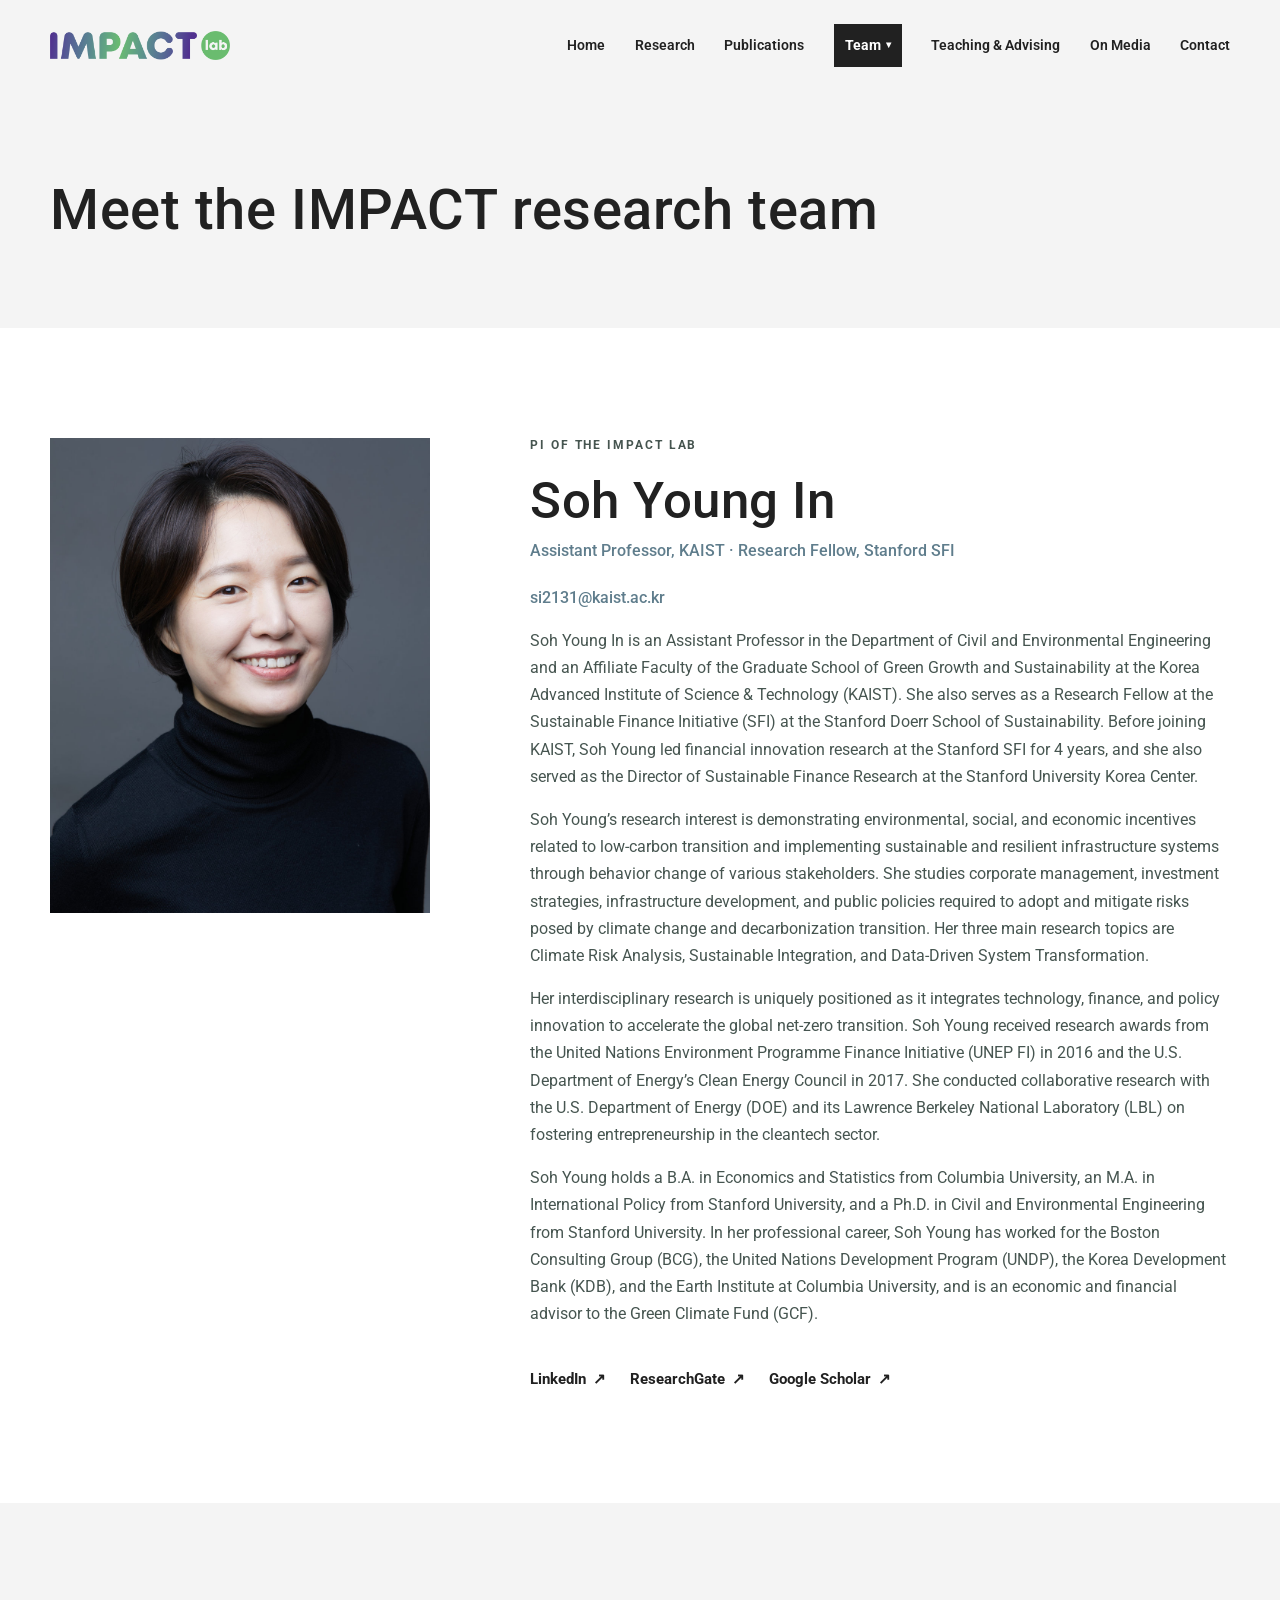
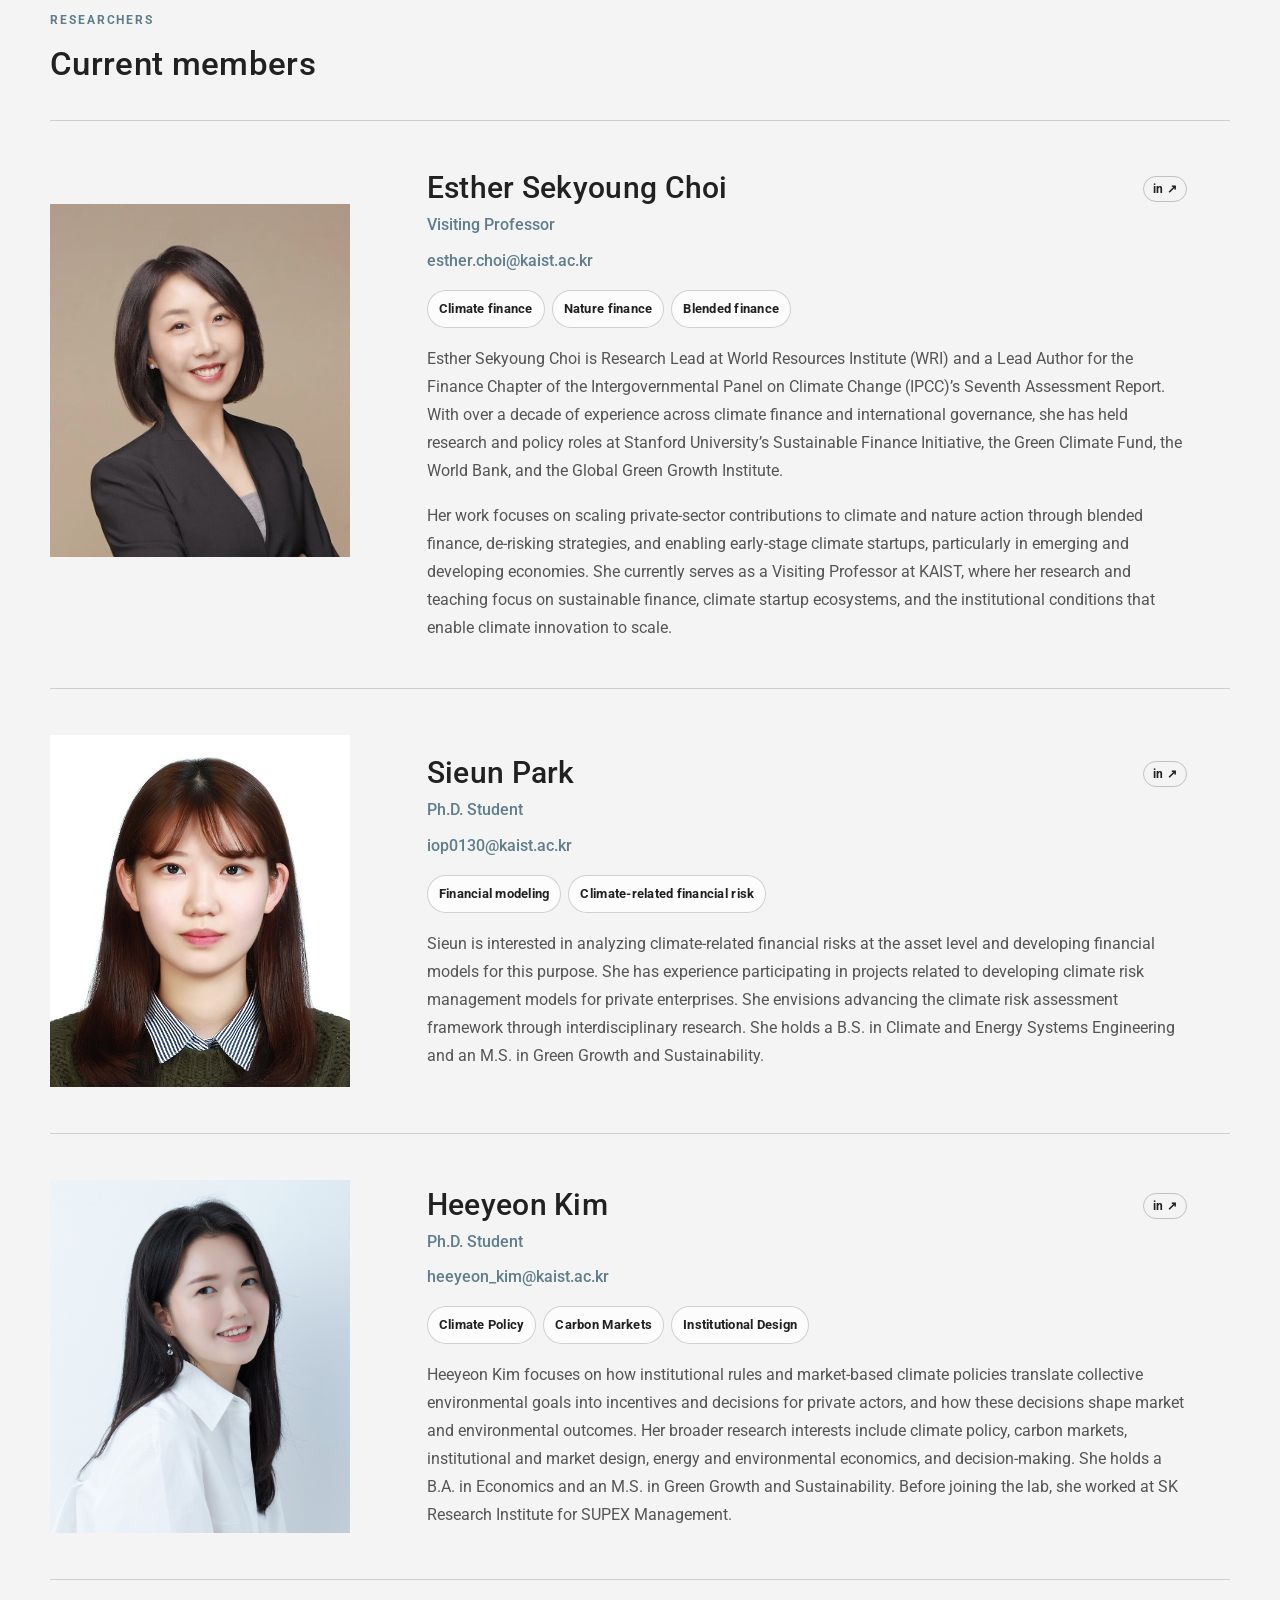
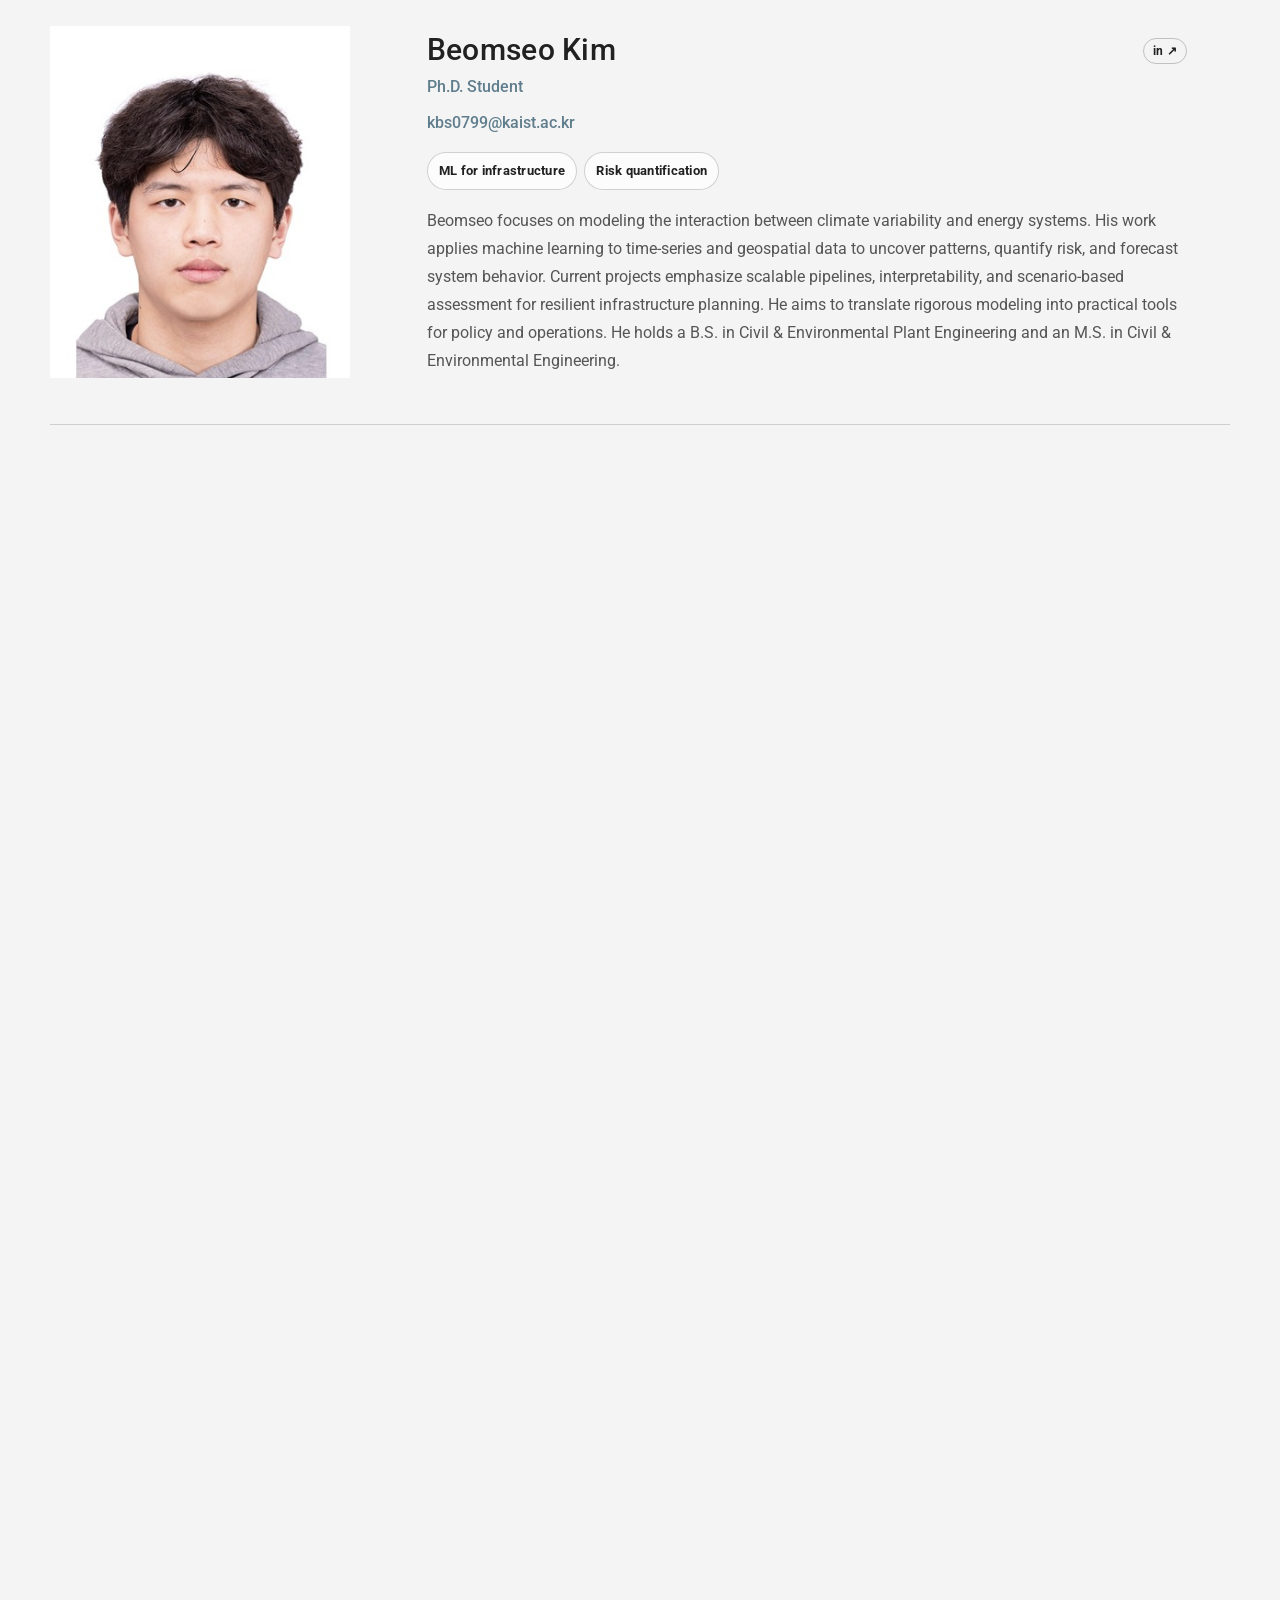
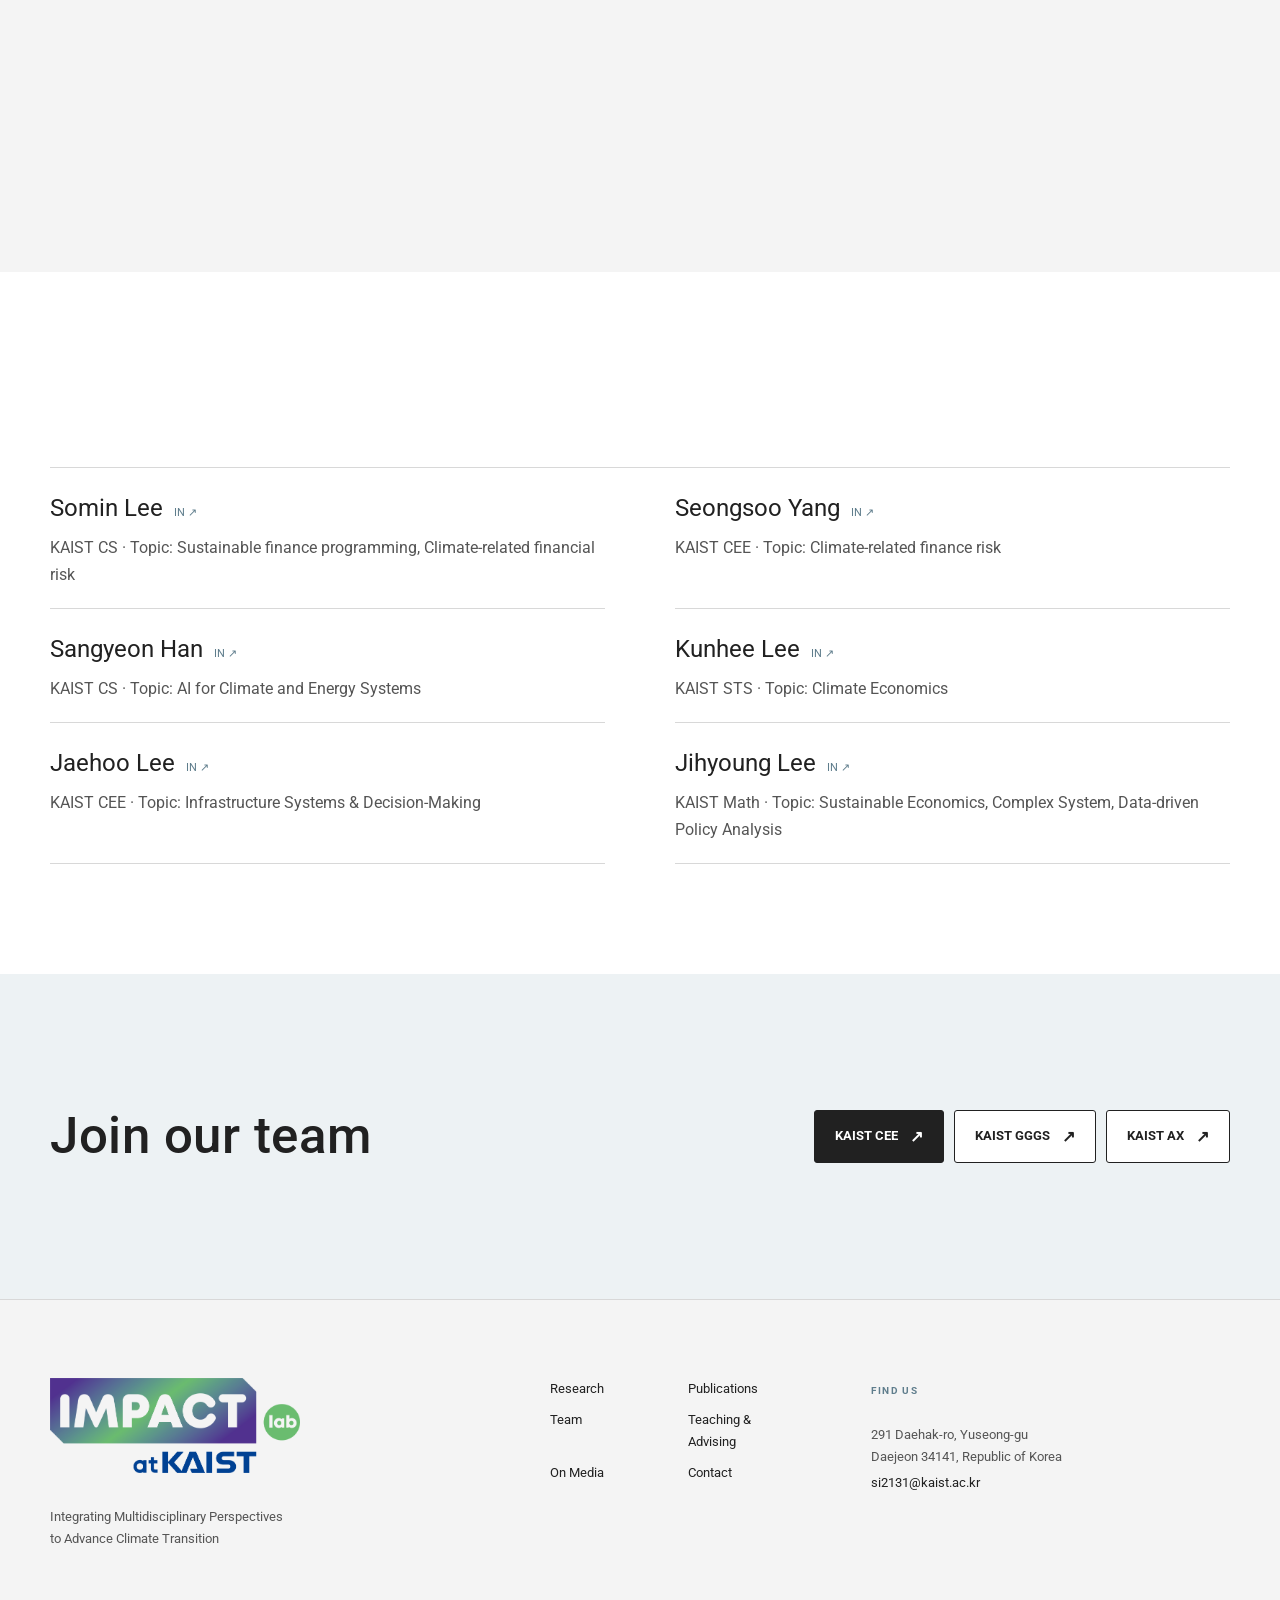
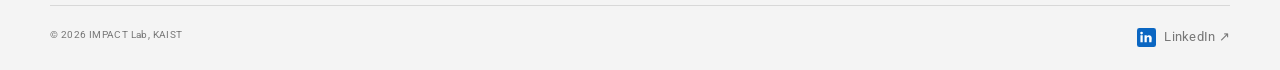
==== people.html @ 285bedaa "Add IMPACT Lab website" ====
<!doctype html>
<html lang="en">
<head>
  <meta charset="utf-8">
  <meta name="viewport" content="width=1180">
  <meta name="description" content="Meet the researchers of IMPACT Lab at KAIST.">
  <meta name="theme-color" content="#f4f4f4">
  <meta name="color-scheme" content="light">
  <meta name="supported-color-schemes" content="light">
  <title>Team | IMPACT Lab</title>
  <link rel="icon" href="assets/favicon-impact.svg" type="image/svg+xml">
  <link rel="stylesheet" href="assets/css/style.css?v=20260906-team-linkedin-text-v1">
  <script src="assets/js/site.js?v=20260906-alumni-photos-v1" defer></script>
</head>
<body>
  <div data-site-header></div>
  <main id="main-content">
    <section class="page-hero page-hero-simple team-hero">
      <div class="container">
        <div>
          <h1>Meet the IMPACT research team</h1>
        </div>
      </div>
    </section>

    <div class="team-panel" id="members-panel" data-team-panel="members">
    <section class="section">
      <div class="container pi-block team-profile">
        <div class="pi-photo" data-reveal>
          <img src="assets/images/soh-young-in.jpg" alt="Professor Soh Young In">
        </div>
        <div class="pi-copy" data-reveal>
          <p class="eyebrow">PI of the IMPACT Lab</p>
          <h2>Soh Young In</h2>
          <span class="pi-title">Assistant Professor, KAIST · Research Fellow, Stanford SFI</span>
          <a class="person-email" href="mailto:si2131@kaist.ac.kr">si2131@kaist.ac.kr</a>
          <p>Soh Young In is an Assistant Professor in the Department of Civil and Environmental Engineering and an Affiliate Faculty of the Graduate School of Green Growth and Sustainability at the Korea Advanced Institute of Science &amp; Technology (KAIST). She also serves as a Research Fellow at the Sustainable Finance Initiative (SFI) at the Stanford Doerr School of Sustainability. Before joining KAIST, Soh Young led financial innovation research at the Stanford SFI for 4 years, and she also served as the Director of Sustainable Finance Research at the Stanford University Korea Center.</p>
          <p>Soh Young’s research interest is demonstrating environmental, social, and economic incentives related to low-carbon transition and implementing sustainable and resilient infrastructure systems through behavior change of various stakeholders. She studies corporate management, investment strategies, infrastructure development, and public policies required to adopt and mitigate risks posed by climate change and decarbonization transition. Her three main research topics are Climate Risk Analysis, Sustainable Integration, and Data-Driven System Transformation.</p>
          <p>Her interdisciplinary research is uniquely positioned as it integrates technology, finance, and policy innovation to accelerate the global net-zero transition. Soh Young received research awards from the United Nations Environment Programme Finance Initiative (UNEP FI) in 2016 and the U.S. Department of Energy’s Clean Energy Council in 2017. She conducted collaborative research with the U.S. Department of Energy (DOE) and its Lawrence Berkeley National Laboratory (LBL) on fostering entrepreneurship in the cleantech sector.</p>
          <p>Soh Young holds a B.A. in Economics and Statistics from Columbia University, an M.A. in International Policy from Stanford University, and a Ph.D. in Civil and Environmental Engineering from Stanford University. In her professional career, Soh Young has worked for the Boston Consulting Group (BCG), the United Nations Development Program (UNDP), the Korea Development Bank (KDB), and the Earth Institute at Columbia University, and is an economic and financial advisor to the Green Climate Fund (GCF).</p>
          <div class="profile-links">
            <a class="profile-link" href="https://www.linkedin.com/in/soh-young-in-41906098/" target="_blank" rel="noreferrer">LinkedIn <span>↗</span></a>
            <a class="profile-link" href="https://www.researchgate.net/profile/Soh-Young-In" target="_blank" rel="noreferrer">ResearchGate <span>↗</span></a>
            <a class="profile-link" href="https://scholar.google.com/citations?user=ocfYFqIAAAAJ&amp;hl=en" target="_blank" rel="noreferrer">Google Scholar <span>↗</span></a>
          </div>
        </div>
      </div>
    </section>

    <section class="section section-sand">
      <div class="container">
        <div class="people-heading" data-reveal>
          <p class="eyebrow">Researchers</p>
          <h2>Current members</h2>
        </div>
        <div class="people-grid">
          <article class="person-card esther-card" data-reveal>
            <div class="person-image"><img src="assets/images/esther-choi.jpg" alt="Esther Sekyoung Choi" loading="lazy"></div>
            <div class="person-info">
              <div class="person-name-line"><h3>Esther Sekyoung Choi</h3><a class="linkedin-badge" href="https://www.linkedin.com/in/estherskchoi/" target="_blank" rel="noreferrer" aria-label="Esther Sekyoung Choi on LinkedIn">in ↗</a></div><span class="person-role">Visiting Professor</span>
              <a class="person-email" href="mailto:esther.choi@kaist.ac.kr">esther.choi@kaist.ac.kr</a>
              <div class="tag-row"><span class="pill">Climate finance</span><span class="pill">Nature finance</span><span class="pill">Blended finance</span></div>
              <p>Esther Sekyoung Choi is Research Lead at World Resources Institute (WRI) and a Lead Author for the Finance Chapter of the Intergovernmental Panel on Climate Change (IPCC)’s Seventh Assessment Report. With over a decade of experience across climate finance and international governance, she has held research and policy roles at Stanford University’s Sustainable Finance Initiative, the Green Climate Fund, the World Bank, and the Global Green Growth Institute.</p>
              <p>Her work focuses on scaling private-sector contributions to climate and nature action through blended finance, de-risking strategies, and enabling early-stage climate startups, particularly in emerging and developing economies. She currently serves as a Visiting Professor at KAIST, where her research and teaching focus on sustainable finance, climate startup ecosystems, and the institutional conditions that enable climate innovation to scale.</p>
            </div>
          </article>
          <article class="person-card" data-reveal>
            <div class="person-image"><img src="assets/images/sieun-park-clean.jpg" alt="Sieun Park" loading="lazy"></div>
            <div class="person-info">
              <div class="person-name-line"><h3>Sieun Park</h3><a class="linkedin-badge" href="https://www.linkedin.com/in/sieun-park-a17245235" target="_blank" rel="noreferrer" aria-label="Sieun Park on LinkedIn">in ↗</a></div><span class="person-role">Ph.D. Student</span>
              <a class="person-email" href="mailto:iop0130@kaist.ac.kr">iop0130@kaist.ac.kr</a>
              <div class="tag-row"><span class="pill">Financial modeling</span><span class="pill">Climate-related financial risk</span></div>
              <p>Sieun is interested in analyzing climate-related financial risks at the asset level and developing financial models for this purpose. She has experience participating in projects related to developing climate risk management models for private enterprises. She envisions advancing the climate risk assessment framework through interdisciplinary research. She holds a B.S. in Climate and Energy Systems Engineering and an M.S. in Green Growth and Sustainability.</p>
            </div>
          </article>
          <article class="person-card" data-reveal>
            <div class="person-image"><img src="assets/images/heeyeon-kim.jpg" alt="Heeyeon Kim" loading="lazy"></div>
            <div class="person-info">
              <div class="person-name-line"><h3>Heeyeon Kim</h3><a class="linkedin-badge" href="https://www.linkedin.com/in/heeyeon-kim-gwtflow" target="_blank" rel="noreferrer" aria-label="Heeyeon Kim on LinkedIn">in ↗</a></div><span class="person-role">Ph.D. Student</span>
              <a class="person-email" href="mailto:heeyeon_kim@kaist.ac.kr">heeyeon_kim@kaist.ac.kr</a>
              <div class="tag-row"><span class="pill">Climate Policy</span><span class="pill">Carbon Markets</span><span class="pill">Institutional Design</span></div>
              <p>Heeyeon Kim focuses on how institutional rules and market-based climate policies translate collective environmental goals into incentives and decisions for private actors, and how these decisions shape market and environmental outcomes. Her broader research interests include climate policy, carbon markets, institutional and market design, energy and environmental economics, and decision-making. She holds a B.A. in Economics and an M.S. in Green Growth and Sustainability. Before joining the lab, she worked at SK Research Institute for SUPEX Management.</p>
            </div>
          </article>
          <article class="person-card" data-reveal>
            <div class="person-image"><img src="assets/images/beomseo-kim.jpg?v=restored-20260906" alt="Beomseo Kim" loading="lazy"></div>
            <div class="person-info">
              <div class="person-name-line"><h3>Beomseo Kim</h3><a class="linkedin-badge" href="https://www.linkedin.com/in/zeuskim/" target="_blank" rel="noreferrer" aria-label="Beomseo Kim on LinkedIn">in ↗</a></div><span class="person-role">Ph.D. Student</span>
              <a class="person-email" href="mailto:kbs0799@kaist.ac.kr">kbs0799@kaist.ac.kr</a>
              <div class="tag-row"><span class="pill">ML for infrastructure</span><span class="pill">Risk quantification</span></div>
              <p>Beomseo focuses on modeling the interaction between climate variability and energy systems. His work applies machine learning to time-series and geospatial data to uncover patterns, quantify risk, and forecast system behavior. Current projects emphasize scalable pipelines, interpretability, and scenario-based assessment for resilient infrastructure planning. He aims to translate rigorous modeling into practical tools for policy and operations. He holds a B.S. in Civil &amp; Environmental Plant Engineering and an M.S. in Civil &amp; Environmental Engineering.</p>
            </div>
          </article>
          <article class="person-card" data-reveal>
            <div class="person-image"><img src="assets/images/nahyung-kang-20240906.jpg" alt="Nahyung Kang" loading="lazy"></div>
            <div class="person-info">
              <div class="person-name-line"><h3>Nahyung Kang</h3><a class="linkedin-badge" href="https://www.linkedin.com/in/nahyung-kang1004" target="_blank" rel="noreferrer" aria-label="Nahyung Kang on LinkedIn">in ↗</a></div><span class="person-role">Ph.D. Student</span>
              <a class="person-email" href="mailto:kangnhmk6432@kaist.ac.kr">kangnhmk6432@kaist.ac.kr</a>
              <div class="tag-row"><span class="pill">Sustainable Infrastructure Planning</span><span class="pill">Infrastructure Systems &amp; Decision-Making</span></div>
              <p>Nahyung is interested in planning and decision-making for sustainable infrastructure systems. Her research explores how infrastructure development and operational decisions can account for system constraints, resource availability, reliability, climate risks, and future uncertainty. She is particularly interested in urban and energy infrastructure systems, their interdependencies, and how they can be planned and financed under changing climate conditions. She holds a B.S. in Chemistry and an M.S. in Green Growth and Sustainability with a minor in Data Science.</p>
            </div>
          </article>
          <article class="person-card" data-reveal>
            <div class="person-image"><img src="assets/images/hayoon-song.png" alt="Hayoon Song" loading="lazy"></div>
            <div class="person-info">
              <div class="person-name-line"><h3>Hayoon Song</h3><a class="linkedin-badge" href="https://www.linkedin.com/in/hayoon-song-84602b300/" target="_blank" rel="noreferrer" aria-label="Hayoon Song on LinkedIn">in ↗</a></div><span class="person-role">Ph.D. Student</span>
              <a class="person-email" href="mailto:hayoonsong00@kaist.ac.kr">hayoonsong00@kaist.ac.kr</a>
              <div class="tag-row"><span class="pill">Climate risk &amp; opportunity assessment</span><span class="pill">Sustainable finance</span></div>
              <p>Hayoon is interested in assessing climate risks and opportunities, as well as sustainable finance. Prior to joining the lab, she gained extensive experience in net-zero consulting projects at the Green Value Creation Center, focusing on enhancing corporate sustainability. She holds a B.S. in Climate and Energy Systems Engineering and Economics and an M.S. in Green Growth and Sustainability.</p>
            </div>
          </article>
          <article class="person-card" data-reveal>
            <div class="person-image"><img src="assets/images/minjung-park.jpg" alt="Minjung Park" loading="lazy"></div>
            <div class="person-info">
              <div class="person-name-line"><h3>Minjung Park</h3><a class="linkedin-badge" href="https://www.linkedin.com/in/minjungpark02/" target="_blank" rel="noreferrer" aria-label="Minjung Park on LinkedIn">in ↗</a></div><span class="person-role">M.S. Student</span>
              <a class="person-email" href="mailto:mj1203@kaist.ac.kr">mj1203@kaist.ac.kr</a>
              <div class="tag-row"><span class="pill">Climate Technology &amp; Industrial Transition</span></div>
              <p>Minjung is interested in climate technology, industrial transition, and the economic impacts of climate change. Her research focuses on climate technology diffusion through interactions among governments, firms, startups, and institutions, with a growing interest in the impacts of climate-related risks on firms and industries. She holds a B.A. in Sustainable Development and Cooperation (SDC) and Economics.</p>
            </div>
          </article>
        </div>
      </div>
    </section>

    <section class="section people-simple-section">
      <div class="container">
        <div class="section-heading" data-reveal>
          <div><h2>Undergraduate researchers</h2></div>
        </div>
        <div class="people-list" data-reveal>
          <div class="list-person"><strong><a href="https://www.linkedin.com/in/somin-lee-a5081034a" target="_blank" rel="noreferrer">Somin Lee <i class="linkedin-mini">in ↗</i></a></strong><span>KAIST CS · Topic: Sustainable finance programming, Climate-related financial risk</span></div>
          <div class="list-person"><strong><a href="https://www.linkedin.com/in/seongsoo-yang-048827329/" target="_blank" rel="noreferrer">Seongsoo Yang <i class="linkedin-mini">in ↗</i></a></strong><span>KAIST CEE · Topic: Climate-related finance risk</span></div>
          <div class="list-person"><strong><a href="https://www.linkedin.com/in/%EC%83%81%EC%97%B0-%ED%95%9C-aba18928a/" target="_blank" rel="noreferrer">Sangyeon Han <i class="linkedin-mini">in ↗</i></a></strong><span>KAIST CS · Topic: AI for Climate and Energy Systems</span></div>
          <div class="list-person"><strong><a href="https://www.linkedin.com/in/plutokh/" target="_blank" rel="noreferrer">Kunhee Lee <i class="linkedin-mini">in ↗</i></a></strong><span>KAIST STS · Topic: Climate Economics</span></div>
          <div class="list-person"><strong><a href="https://www.linkedin.com/in/%EC%9E%AC%ED%9B%84-%EC%9D%B4-47b084370/" target="_blank" rel="noreferrer">Jaehoo Lee <i class="linkedin-mini">in ↗</i></a></strong><span>KAIST CEE · Topic: Infrastructure Systems &amp; Decision-Making</span></div>
          <div class="list-person"><strong><a href="https://www.linkedin.com/in/joseph-jihyoung-lee-875569281/" target="_blank" rel="noreferrer">Jihyoung Lee <i class="linkedin-mini">in ↗</i></a></strong><span>KAIST Math · Topic: Sustainable Economics, Complex System, Data-driven Policy Analysis</span></div>
        </div>
      </div>
    </section>
    </div>

    <section class="section section-sand team-panel" id="alumni-panel" data-team-panel="alumni" hidden>
      <div class="container">
        <div class="people-heading" data-reveal>
          <h2>Alumni</h2>
        </div>
        <div class="alumni-grid">
          <article class="alumni-card" data-reveal>
            <div class="alumni-image"><img src="assets/images/yeongju-lee.jpg" alt="Yeongju Lee" loading="lazy"></div>
            <div class="alumni-info">
              <div class="person-name-line"><h3>Yeongju Lee</h3><a class="linkedin-badge" href="https://www.linkedin.com/in/yeongju-lee-6365b0153/" target="_blank" rel="noreferrer" aria-label="Yeongju Lee on LinkedIn">in ↗</a></div>
              <span class="alumni-degree">M.S., 2025</span>
              <span class="alumni-affiliation">Ph.D. Candidate · University of Otago</span>
            </div>
          </article>
          <article class="alumni-card" data-reveal>
            <div class="alumni-image"><img src="assets/images/heejae-kim.jpg" alt="Heejae Kim" loading="lazy"></div>
            <div class="alumni-info">
              <div class="person-name-line"><h3>Heejae Kim</h3><a class="linkedin-badge" href="https://www.linkedin.com/in/heejae-kim-2b80a730b/" target="_blank" rel="noreferrer" aria-label="Heejae Kim on LinkedIn">in ↗</a></div>
              <span class="alumni-degree">M.S., 2026</span>
              <span class="alumni-affiliation">Global Green Growth Institute (GGGI)</span>
            </div>
          </article>
          <article class="alumni-card" data-reveal>
            <div class="alumni-image"><img src="assets/images/bomin-ella-sohn-profile.png" alt="Bomin Ella Sohn" loading="lazy"></div>
            <div class="alumni-info">
              <div class="person-name-line"><h3>Bomin Ella Sohn</h3><a class="linkedin-badge" href="https://www.linkedin.com/in/bomin-ella-sohn-486457269/" target="_blank" rel="noreferrer" aria-label="Bomin Ella Sohn on LinkedIn">in ↗</a></div>
              <span class="alumni-degree">M.S., 2026</span>
              <span class="alumni-affiliation">World Food Programme (WFP)</span>
            </div>
          </article>
          <article class="alumni-card" data-reveal>
            <div class="alumni-image"><img src="assets/images/chaerim-song.jpg" alt="Chaerim Song" loading="lazy"></div>
            <div class="alumni-info">
              <div class="person-name-line"><h3>Chaerim Song</h3><a class="linkedin-badge" href="https://www.linkedin.com/in/songchaerim" target="_blank" rel="noreferrer" aria-label="Chaerim Song on LinkedIn">in ↗</a></div>
              <span class="alumni-degree">M.S., 2026</span>
              <span class="alumni-affiliation">Volta</span>
            </div>
          </article>
        </div>
      </div>
    </section>

    <section class="section-sm section-mint">
      <div class="container cta-band" data-reveal>
        <div><h2>Join our team</h2></div>
        <div class="cta-actions"><a class="btn" href="https://cee.kaist.ac.kr/" target="_blank" rel="noreferrer">KAIST CEE</a><a class="btn btn-light" href="https://gggs.kaist.ac.kr/" target="_blank" rel="noreferrer">KAIST GGGS</a><a class="btn btn-light" href="https://ax.kaist.ac.kr/#/" target="_blank" rel="noreferrer">KAIST AX</a></div>
      </div>
    </section>
  </main>
  <div data-site-footer></div>
</body>
</html>
---- assets/css/style.css ----
@import url("https://fonts.googleapis.com/css2?family=Roboto:wght@400;500;700&display=swap");

:root {
  color-scheme: only light;
  --ink: #212121;
  --muted: #555555;
  --forest: #212121;
  --forest-2: #5f7d8c;
  --lime: #168dcc;
  --mint: #dbe6eb;
  --sand: #f4f4f4;
  --cream: #ffffff;
  --white: #fff;
  --line: #d8d8d8;
  --orange: #168dcc;
  --serif: "Roboto", "Noto Sans KR", Arial, sans-serif;
  --sans: "Roboto", "Noto Sans KR", Arial, sans-serif;
  --container: min(1180px, calc(100% - 48px));
  --shadow: 0 24px 70px rgba(0, 0, 0, .10);
}

*, *::before, *::after { box-sizing: border-box; color-scheme: only light; }
html { scroll-behavior: smooth; background: var(--cream); }
body { margin: 0; color: var(--ink); background: var(--cream); font-family: var(--sans); font-size: 16px; line-height: 1.7; -webkit-font-smoothing: antialiased; }
body.nav-open { overflow: hidden; }
img { display: block; max-width: 100%; }
a { color: inherit; text-decoration: none; }
button, input, textarea, select { font: inherit; }
button { color: inherit; }
.sr-only { position: absolute; width: 1px; height: 1px; padding: 0; margin: -1px; overflow: hidden; clip: rect(0,0,0,0); white-space: nowrap; border: 0; }
.skip-link { position: fixed; top: 8px; left: 8px; z-index: 999; transform: translateY(-150%); padding: 9px 14px; background: var(--lime); color: var(--forest); border-radius: 5px; font-weight: 700; }
.skip-link:focus { transform: translateY(0); }

.site-header { position: fixed; inset: 0 0 auto; z-index: 100; height: 92px; color: var(--ink); background: rgba(244,244,244,.96); border-bottom: 1px solid transparent; transition: height .25s, background .25s, box-shadow .25s; backdrop-filter: blur(16px); }
.site-header.scrolled { height: 76px; border-bottom-color: rgba(33,33,33,.12); box-shadow: 0 8px 22px rgba(0,0,0,.05); }
.nav-shell { width: var(--container); height: 100%; margin: auto; display: flex; align-items: center; justify-content: space-between; gap: 32px; }
.header-brand { flex: none; display: flex; align-items: center; }
.header-logo { display: block; width: 180px; height: auto; }
.brand { display: inline-flex; align-items: center; gap: 12px; flex: none; }
.brand-logo { display: block; width: clamp(174px, 15vw, 218px); height: auto; }
.brand-mark { width: 40px; height: 40px; display: flex; align-items: flex-end; gap: 3px; padding: 9px; background: var(--forest); border-radius: 2px; transform: none; }
.brand-mark i { display: block; width: 5px; background: var(--lime); border-radius: 5px; }
.brand-mark i:nth-child(1) { height: 12px; }
.brand-mark i:nth-child(2) { height: 20px; }
.brand-mark i:nth-child(3) { height: 16px; }
.brand-copy { display: grid; line-height: 1; letter-spacing: .02em; }
.brand-copy strong { font-family: var(--serif); font-size: 17px; font-weight: 600; letter-spacing: .03em; }
.brand-copy small { margin-top: 6px; color: var(--muted); font-size: 10px; font-weight: 700; letter-spacing: .23em; }
.primary-nav { flex: none; display: flex; align-items: center; gap: clamp(20px, 2.3vw, 36px); }
.primary-nav a { position: relative; padding: 10px 0; color: var(--ink); font-size: 14px; font-weight: 600; }
.primary-nav a::after { content: ""; position: absolute; left: 0; right: 100%; bottom: 3px; height: 2px; background: var(--forest); transition: right .25s; }
.primary-nav a:hover::after, .primary-nav a.active::after { right: 0; }
.primary-nav a.active { padding-inline: 11px; color: var(--white); background: var(--ink); font-weight: 700; }
.primary-nav a.active::after { display: none; }
.nav-dropdown { position: relative; display: flex; align-items: center; }
.nav-dropdown-trigger { display: inline-flex; align-items: center; gap: 5px; }
.nav-chevron { font-size: 10px; line-height: 1; transition: transform .2s; }
.nav-submenu { position: absolute; z-index: 5; top: 100%; left: 50%; min-width: 154px; padding: 8px; border: 1px solid rgba(33,33,33,.12); border-radius: 3px; background: var(--cream); box-shadow: 0 14px 32px rgba(0,0,0,.12); opacity: 0; visibility: hidden; pointer-events: none; transform: translate(-50%, -7px); transition: opacity .18s, visibility .18s, transform .18s; }
.nav-dropdown:hover .nav-submenu, .nav-dropdown:focus-within .nav-submenu { opacity: 1; visibility: visible; pointer-events: auto; transform: translate(-50%, 0); }
.nav-dropdown:hover .nav-chevron, .nav-dropdown:focus-within .nav-chevron { transform: rotate(180deg); }
.primary-nav .nav-submenu a { display: block; width: 100%; padding: 9px 12px; color: var(--ink); font-size: 13px; font-weight: 500; white-space: nowrap; }
.primary-nav .nav-submenu a::after { display: none; }
.primary-nav .nav-submenu a:hover, .primary-nav .nav-submenu a:focus-visible, .primary-nav .nav-submenu a.current { color: var(--forest); background: var(--mint); }
.primary-nav .nav-submenu a.current { font-weight: 700; }
.menu-toggle { display: none; width: 44px; height: 44px; border: 0; background: none; align-items: center; justify-content: center; flex-direction: column; gap: 5px; }
.menu-toggle span { width: 23px; height: 2px; background: var(--ink); transition: .25s; }

main { overflow: hidden; }
.container { width: var(--container); margin-inline: auto; }
.section { padding: 110px 0; }
.section-sm { padding: 78px 0; }
.section-dark { color: var(--white); background: var(--forest); }
.section-sand { background: var(--sand); }
.section-mint { background: #edf2f4; }
.eyebrow { display: block; margin: 0 0 17px; color: var(--forest-2); font-size: 12px; font-weight: 700; letter-spacing: .16em; line-height: 1.3; text-transform: uppercase; }
.section-dark .eyebrow { color: var(--lime); }
h1, h2, h3, p { margin-top: 0; }
h1, h2, h3, h4, h5, h6, .serif { font-family: var(--serif); font-weight: 500; letter-spacing: .01em; }
h1, h2 { text-transform: none; }
h1 { font-size: clamp(42px, 5vw, 56px); line-height: 1.08; }
h2 { margin-bottom: 24px; font-size: clamp(32px, 3.5vw, 42px); line-height: 1.18; }
h3 { margin-bottom: 14px; font-size: 20px; line-height: 1.4; }
.lead { max-width: 760px; color: #40504b; font-size: clamp(18px, 2.2vw, 23px); line-height: 1.65; }
.section-dark .lead { color: rgba(255,255,255,.74); }
.muted { color: var(--muted); }
.kicker { color: var(--forest-2); font-weight: 700; }
.pill { display: inline-flex; align-items: center; padding: 7px 11px; border: 1px solid rgba(33,33,33,.2); border-radius: 99px; color: var(--ink); background: rgba(255,255,255,.72); font-size: 13px; font-weight: 700; letter-spacing: .02em; }
.tag-row { display: flex; flex-wrap: wrap; gap: 7px; }
.btn { display: inline-flex; align-items: center; justify-content: center; gap: 12px; min-height: 50px; padding: 12px 20px; border: 1px solid var(--forest); border-radius: 3px; background: var(--forest); color: var(--white); font-size: 13px; font-weight: 700; transition: transform .2s, background .2s, color .2s; }
.btn::after { content: "↗"; font-size: 16px; }
.btn:hover { transform: translateY(-2px); background: var(--forest-2); }
.btn-light { border-color: var(--white); background: var(--white); color: var(--forest); }
.btn-light:hover { background: var(--lime); border-color: var(--lime); }
.text-link { display: inline-flex; align-items: center; gap: 8px; color: var(--forest); font-size: 13px; font-weight: 700; }
.text-link::after { content: "→"; transition: transform .2s; }
.text-link:hover::after { transform: translateX(4px); }

.home-hero { min-height: min(870px, 100vh); padding-top: 92px; display: grid; grid-template-columns: minmax(0, 1fr) minmax(420px, 1fr); background: var(--sand); color: var(--ink); }
.hero-copy { display: flex; align-items: center; }
.hero-copy-inner { width: min(590px, calc(100% - 72px)); margin-left: max(48px, calc((100vw - 1180px) / 2)); padding: 80px 0; }
.hero-copy .eyebrow { color: var(--forest-2); }
.hero-copy h1 span { display: block; color: var(--lime); }
.hero-copy .lead { max-width: 560px; margin: 30px 0 38px; color: #3d3d3d; font-size: clamp(17px, 1.7vw, 21px); }
.hero-actions { display: flex; align-items: center; gap: 24px; flex-wrap: wrap; }
.hero-actions .text-link { min-height: 56px; padding: 14px 4px; color: var(--ink); font-size: 15px; }
.hero-actions .btn-light { min-height: 56px; padding: 14px 25px; border-color: var(--ink); background: var(--ink); color: var(--white); font-size: 15px; }
.hero-actions .btn-light:hover { border-color: var(--forest-2); background: var(--forest-2); }
.hero-visual { position: relative; min-height: 620px; overflow: hidden; }
.hero-visual img { width: 100%; height: 100%; object-fit: cover; }
.hero-visual::after { content: ""; position: absolute; inset: 0; background: linear-gradient(90deg, rgba(33,33,33,.14), transparent 35%), linear-gradient(0deg, rgba(0,0,0,.24), transparent 40%); }
.hero-orbit { position: absolute; z-index: 3; left: -66px; bottom: 48px; width: 132px; aspect-ratio: 1; border: 1px solid rgba(214,240,75,.6); border-radius: 50%; }
.hero-orbit::before { content: ""; position: absolute; width: 14px; height: 14px; top: 14px; right: 10px; border-radius: 50%; background: var(--lime); box-shadow: 0 0 30px rgba(214,240,75,.6); }

.intro-grid { display: grid; grid-template-columns: 1.1fr .9fr; gap: clamp(50px, 9vw, 120px); align-items: start; }
.intro-copy .lead { margin-bottom: 30px; }
.impact-intro { max-width: 960px; }
.impact-intro .lead { max-width: 900px; }
.impact-heading { margin-bottom: 10px; font-size: 56px; letter-spacing: -.03em; }
.impact-expansion { max-width: 900px; margin: 0 0 34px; color: var(--muted); font-size: clamp(19px, 2vw, 24px); line-height: 1.55; }
.impact-expansion strong { color: var(--lime); font-weight: 700; }
.stats { display: grid; grid-template-columns: repeat(3, 1fr); margin-top: 50px; border-top: 1px solid var(--line); }
.stat { padding: 25px 20px 0 0; }
.stat strong { display: block; color: var(--forest); font-family: var(--serif); font-size: 36px; font-weight: 400; line-height: 1; }
.stat span { display: block; margin-top: 8px; color: var(--muted); font-size: 11px; font-weight: 700; letter-spacing: .08em; text-transform: uppercase; }
.news-panel { padding: 32px; border: 1px solid var(--line); border-top: 4px solid var(--lime); background: #f7f7f7; box-shadow: none; }
.panel-title { display: flex; align-items: center; justify-content: space-between; margin-bottom: 10px; }
.panel-title h3 { margin: 0; font-family: var(--serif); font-size: 27px; font-weight: 400; }
.news-item { display: grid; grid-template-columns: 78px 1fr; gap: 18px; padding: 21px 0; border-bottom: 1px solid var(--line); }
.news-item:last-of-type { border-bottom: 0; }
.news-date { padding-top: 3px; color: var(--forest-2); font-size: 10px; font-weight: 700; letter-spacing: .1em; }
.news-item p { margin: 0; font-size: 14px; line-height: 1.55; }

.section-heading { display: flex; align-items: end; justify-content: space-between; gap: 40px; margin-bottom: 46px; }
.section-heading h2 { max-width: 660px; margin-bottom: 0; }
.section-heading > p { max-width: 420px; margin-bottom: 4px; color: var(--muted); }
.home-research-heading { align-items: flex-start; }
.home-research-heading > div { max-width: 860px; }
.home-research-heading h2 { margin-bottom: 18px; }
.home-research-heading .research-intro { margin: 0; color: var(--muted); font-size: 18px; line-height: 1.7; }
.research-cards { display: grid; grid-template-columns: repeat(3, 1fr); gap: 20px; }
.research-card { position: relative; min-height: 480px; overflow: hidden; background: #183d35; color: var(--white); }
.research-card img { position: absolute; inset: 0; width: 100%; height: 100%; object-fit: cover; transition: transform .6s ease; }
.research-card::after { content: ""; position: absolute; inset: 0; background: linear-gradient(0deg, rgba(7,26,22,.93), rgba(7,26,22,.06) 75%); }
.research-card-copy { position: absolute; z-index: 2; inset: auto 30px 28px; }
.research-number { display: block; margin-bottom: 12px; color: var(--lime); font-size: 11px; font-weight: 700; letter-spacing: .15em; }
.research-card h3 { margin-bottom: 9px; font-family: var(--serif); font-size: 22px; font-weight: 500; }
.research-card p { margin-bottom: 0; color: rgba(255,255,255,.78); font-size: 15px; line-height: 1.65; }
.research-card:hover img { transform: scale(1.045); }

.feature-grid { display: grid; grid-template-columns: .8fr 1.2fr; gap: clamp(50px, 9vw, 120px); align-items: center; }
.portrait-frame { position: relative; max-width: 440px; }
.portrait-frame::before { content: ""; position: absolute; top: 24px; right: -24px; width: 100%; height: 100%; border: 1px solid rgba(33,33,33,.24); }
.portrait-frame img { position: relative; width: 100%; aspect-ratio: 4 / 5; object-fit: cover; object-position: center 20%; }
.feature-copy blockquote { margin: 0 0 30px; font-family: var(--serif); font-size: clamp(28px, 4vw, 44px); line-height: 1.22; }
.feature-copy p { color: #465550; }
.feature-meta { margin: 28px 0; padding-top: 24px; border-top: 1px solid var(--line); }
.feature-meta strong, .feature-meta span { display: block; }
.feature-meta span { color: var(--muted); font-size: 13px; }

.publication-feature { display: grid; grid-template-columns: 140px 1fr auto; gap: 34px; align-items: center; padding: 36px 0; border-top: 1px solid rgba(255,255,255,.25); border-bottom: 1px solid rgba(255,255,255,.25); }
.pub-year { color: var(--lime); font-family: var(--serif); font-size: 54px; }
.publication-feature h3 { margin: 0 0 8px; font-family: var(--serif); font-size: clamp(24px, 3vw, 34px); font-weight: 400; }
.publication-feature p { margin: 0; color: rgba(255,255,255,.64); font-size: 13px; }
.circle-link { display: grid; width: 60px; height: 60px; place-items: center; border: 1px solid rgba(255,255,255,.5); border-radius: 50%; font-size: 22px; transition: .2s; }
.circle-link:hover { color: var(--forest); background: var(--lime); border-color: var(--lime); transform: rotate(45deg); }
.cta-band { display: grid; grid-template-columns: 1fr auto; gap: 40px; align-items: center; padding: 54px 0; }
.cta-band h2 { margin: 0; font-size: clamp(34px, 4vw, 52px); }
.cta-band p { max-width: 640px; margin: 10px 0 0; }
.cta-actions { display: flex; flex-wrap: wrap; justify-content: flex-end; gap: 10px; }
.cta-links-only { grid-template-columns: 1fr; }
.cta-actions .btn-light { border-color: var(--forest); }

.page-hero { padding: 180px 0 88px; background: var(--sand); }
.page-hero .container { display: grid; grid-template-columns: 1fr minmax(280px, .65fr); gap: 70px; align-items: end; }
.page-hero-simple .container { grid-template-columns: 1fr; }
.page-hero h1 { margin-bottom: 0; color: var(--forest); }
.page-hero p { margin: 0 0 8px; color: #4e5d58; font-size: 18px; }
.page-hero-dark { color: var(--ink); background: var(--sand); }
.page-hero-dark h1 { color: var(--ink); }
.page-hero-dark p { color: var(--muted); }
.page-hero-dark .eyebrow { color: var(--forest-2); }
.research-overview .container > div { max-width: 920px; }
.research-overview h1 { margin-bottom: 26px; }
.research-overview .lead { max-width: 920px; margin-bottom: 18px; }
.research-overview .lead + p { max-width: 920px; }
.team-hero h1 { white-space: nowrap; }
.team-panel[hidden] { display: none; }
.teaching-hero h1 { white-space: nowrap; }
.page-intro { max-width: 820px; }

.research-detail { display: grid; grid-template-columns: 1fr 1fr; gap: 0; background: var(--white); }
.research-detail:nth-child(even) .research-detail-image { order: 2; }
.research-detail-image { min-height: 560px; }
.research-detail-image img { width: 100%; height: 100%; object-fit: cover; }
.research-detail-copy { display: flex; flex-direction: column; justify-content: center; padding: clamp(44px, 7vw, 90px); }
.research-detail-copy h2 { font-size: clamp(27px, 3vw, 32px); }
.research-detail-copy > p { color: var(--muted); font-size: 18px; }
.topic-list { margin: 24px 0 0; padding: 0; list-style: none; border-top: 1px solid var(--line); }
.topic-list li { position: relative; padding: 18px 0 18px 22px; border-bottom: 1px solid var(--line); font-size: 16px; font-weight: 400; line-height: 1.65; }
.topic-list li strong { color: var(--ink); font-weight: 700; }
.topic-list li::before { content: ""; position: absolute; left: 0; top: 24px; width: 7px; height: 7px; border-radius: 50%; background: var(--lime); box-shadow: 0 0 0 3px var(--forest); }

.pi-block { display: grid; grid-template-columns: 380px 1fr; gap: clamp(50px, 8vw, 100px); align-items: start; }
.pi-photo { position: relative; }
.pi-photo img { width: 100%; aspect-ratio: 4/5; object-fit: cover; object-position: center top; }
.pi-copy h2 { margin-bottom: 6px; font-size: clamp(42px, 4vw, 56px); }
.pi-title { display: block; margin-bottom: 24px; color: var(--forest-2); font-size: 16px; font-weight: 500; }
.person-email { display: block; width: fit-content; margin: -5px 0 16px; color: var(--forest-2); font-size: 16px; font-weight: 500; }
.person-email:hover { color: var(--lime); }
.pi-copy p { color: #465550; }
.profile-link { display: inline-flex; align-items: center; gap: 7px; margin-top: 24px; color: var(--forest); font-size: 12px; font-weight: 700; }
.profile-link:hover { color: var(--forest-2); }
.profile-links { display: flex; flex-wrap: wrap; gap: 0 24px; }
.team-profile .profile-link { font-size: 15px; }
.people-heading { margin-bottom: 36px; }
.people-heading h2, .people-simple-section .section-heading h2 { font-size: 33px; }
.people-grid { display: grid; grid-template-columns: 1fr; gap: 0; border-top: 1px solid rgba(33,33,33,.18); }
.person-card { min-width: 0; display: grid; grid-template-columns: minmax(230px, 300px) 1fr; gap: clamp(38px, 6vw, 78px); align-items: center; padding: 46px 0; border-bottom: 1px solid rgba(33,33,33,.18); }
.person-image { position: relative; margin: 0; overflow: hidden; background: #dfe5e1; }
.esther-card .person-image { transform: translateY(-24px); }
.person-image img { width: 100%; aspect-ratio: 4 / 4.7; object-fit: cover; object-position: center top; filter: saturate(.88); transition: transform .45s, filter .45s; }
.person-card:hover .person-image img { transform: scale(1.03); filter: saturate(1); }
.person-placeholder { aspect-ratio: 4 / 4.7; display: grid; place-items: center; background: linear-gradient(145deg, var(--mint), #eef3ef); }
.person-placeholder span { color: var(--forest); font-family: var(--serif); font-size: clamp(48px, 6vw, 76px); letter-spacing: -.04em; }
.person-info { max-width: 760px; }
.person-name-line { display: flex; align-items: center; justify-content: space-between; gap: 14px; }
.person-card h3 { margin: 0 0 2px; font-family: var(--serif); font-size: 30px; font-weight: 500; }
.linkedin-badge { flex: none; padding: 6px 9px; border: 1px solid rgba(33,33,33,.24); border-radius: 99px; color: var(--ink); font-size: 12px; font-weight: 700; letter-spacing: .02em; line-height: 1; }
.linkedin-badge:hover { color: var(--white); background: var(--forest); border-color: var(--forest); }
.person-role { display: block; margin-bottom: 13px; color: var(--forest-2); font-size: 16px; font-weight: 500; }
.person-card p { margin: 17px 0 0; color: var(--muted); font-size: 16px; line-height: 1.75; }
.people-list { display: grid; grid-template-columns: repeat(2, 1fr); gap: 0 70px; border-top: 1px solid var(--line); }
.list-person { display: block; padding: 20px 0; border-bottom: 1px solid var(--line); }
.list-person strong { font-size: 24px; font-weight: 400; }
.list-person strong a:hover { color: var(--forest-2); }
.linkedin-mini { margin-left: 5px; color: var(--forest-2); font-size: 11px; font-style: normal; text-transform: uppercase; }
.list-person span { display: block; margin-top: 5px; color: var(--muted); font-size: 16px; text-align: left; }
.alumni-grid { display: grid; grid-template-columns: 1fr; gap: 0; border-top: 1px solid rgba(33,33,33,.18); }
.alumni-card { min-width: 0; display: grid; grid-template-columns: minmax(170px, 220px) 1fr; gap: clamp(32px, 5vw, 60px); align-items: center; padding: 32px 0; border-bottom: 1px solid rgba(33,33,33,.18); }
.alumni-image { overflow: hidden; background: #dfe5e1; }
.alumni-image img { width: 100%; aspect-ratio: 4 / 4.7; object-fit: cover; object-position: center top; filter: saturate(.9); transition: transform .4s, filter .4s; }
.alumni-card:hover .alumni-image img { transform: scale(1.025); filter: saturate(1); }
.alumni-info { max-width: 760px; }
.alumni-card h3 { margin: 0; font-size: 30px; font-weight: 500; line-height: 1.3; }
.alumni-degree, .alumni-affiliation { display: block; color: var(--muted); font-size: 16px; line-height: 1.65; }
.alumni-degree { margin-top: 10px; color: var(--forest-2); font-weight: 500; }
.alumni-affiliation { margin-top: 3px; }

.filter-bar { display: flex; flex-wrap: wrap; gap: 12px; margin: 0 0 42px; }
.filter-button { padding: 12px 20px; border: 1px solid var(--line); border-radius: 99px; background: transparent; color: var(--muted); font-size: 16px; font-weight: 700; cursor: pointer; }
.filter-button.active, .filter-button:hover { color: var(--white); background: var(--forest); border-color: var(--forest); }
.publication-list { border-top: 1px solid var(--line); }
.publication-item { display: grid; grid-template-columns: 88px 1fr 44px; gap: 28px; align-items: start; padding: 30px 0; border-bottom: 1px solid var(--line); }
.publication-item[hidden] { display: none; }
.publication-item time { color: var(--forest-2); font-family: var(--serif); font-size: 24px; }
.publication-item h3 { margin: 0 0 7px; font-size: 18px; line-height: 1.55; }
.publication-item p { margin: 0; color: var(--muted); font-size: 15px; line-height: 1.6; }
.media-section { padding-top: 72px; }
.media-shell { max-width: 980px; }
.media-featured-list { display: grid; gap: 54px; margin-bottom: 86px; }
.media-feature { display: grid; grid-template-columns: minmax(0, 1.08fr) minmax(0, .92fr); gap: 38px; align-items: center; }
.media-feature-image { position: relative; overflow: hidden; background: var(--sand); }
.media-feature-image img { width: 100%; aspect-ratio: 16 / 9; object-fit: cover; transition: transform .4s ease; }
.media-feature-image:hover img { transform: scale(1.025); }
.media-play { position: absolute; left: 50%; top: 50%; display: grid; width: 54px; height: 38px; place-items: center; padding-left: 3px; border-radius: 9px; color: var(--white); background: #ff0033; font-size: 16px; transform: translate(-50%, -50%); }
.media-feature-copy { padding-bottom: 22px; border-bottom: 1px solid var(--line); }
.media-feature time, .media-card time { display: block; margin-bottom: 2px; color: var(--muted); font-size: 16px; line-height: 1.45; }
.media-feature .media-source, .media-card .media-source { margin: 0 0 17px; color: var(--ink); font-size: 13px; font-weight: 700; line-height: 1.45; }
.media-feature h2, .media-card h2 { margin: 0; font-size: 21px; font-weight: 500; line-height: 1.45; }
.media-feature h2 a:hover { color: var(--forest-2); }
.media-arrow { display: inline-flex; margin-top: 24px; font-size: 26px; line-height: 1; transition: transform .2s, color .2s; }
.media-arrow:hover { color: var(--forest-2); transform: translateX(5px); }
.media-grid { display: grid; grid-template-columns: repeat(2, minmax(0, 1fr)); column-gap: 82px; row-gap: 66px; }
.media-card { min-height: 232px; display: flex; flex-direction: column; align-items: flex-start; padding: 0 0 20px; border-bottom: 1px solid var(--line); }
.media-card h2 { font-size: 22px; }
.media-card .media-arrow { margin-top: auto; padding-top: 24px; }
.publication-item a { display: grid; width: 38px; height: 38px; place-items: center; border: 1px solid var(--line); border-radius: 50%; }
.publication-item a:hover { color: var(--white); background: var(--forest); border-color: var(--forest); }
.publication-section-title { margin: 65px 0 22px; font-family: var(--serif); font-size: 30px; font-weight: 400; }

.course-grid { display: grid; grid-template-columns: repeat(2, 1fr); gap: 22px; }
.course-card { position: relative; min-height: 300px; padding: 34px; display: flex; flex-direction: column; justify-content: space-between; border: 1px solid var(--line); background: var(--white); overflow: hidden; }
.course-card::after { content: attr(data-code); position: absolute; right: -10px; bottom: -30px; color: rgba(33,33,33,.045); font-family: var(--serif); font-size: 104px; line-height: 1; }
.course-term { color: var(--forest-2); font-size: 14px; font-weight: 700; letter-spacing: .07em; line-height: 1.45; text-transform: uppercase; }
.course-card h3 { position: relative; z-index: 1; max-width: 500px; margin: 70px 0 0; font-family: var(--serif); font-size: 24px; font-weight: 500; line-height: 1.45; }
.course-card.featured { color: var(--white); background: var(--forest); border-color: var(--forest); }
.course-card.featured .course-term { color: var(--lime); }
.course-card.featured::after { color: rgba(255,255,255,.04); }

.contact-grid { display: grid; grid-template-columns: .85fr 1.15fr; gap: clamp(50px, 9vw, 120px); }
.contact-details { padding: 0 0 35px; }
.contact-row { display: grid; grid-template-columns: 90px 1fr; gap: 20px; padding: 17px 0; border-bottom: 1px solid var(--line); }
.contact-row:first-child { border-top: 1px solid var(--line); }
.contact-row strong { color: var(--forest-2); font-size: 11px; letter-spacing: .08em; text-transform: uppercase; }
.contact-row span, .contact-row a { font-size: 18px; }
.contact-email-list, .contact-email-list a, .apply-links > span { display: block; }
.contact-email-list .contact-email-secondary { margin-top: 3px; color: var(--muted); font-size: 15px; }
.apply-links > span + span { margin-top: 4px; }
.contact-form { padding: clamp(30px, 5vw, 54px); background: var(--white); box-shadow: var(--shadow); }
.form-row { display: grid; grid-template-columns: 1fr 1fr; gap: 18px; }
.field { display: grid; gap: 7px; margin-bottom: 18px; }
.field label { font-size: 11px; font-weight: 700; letter-spacing: .06em; text-transform: uppercase; }
.field input, .field textarea, .field select { width: 100%; padding: 13px 14px; border: 1px solid #cfd8d2; border-radius: 0; outline: 0; background: var(--cream); }
.field input:focus, .field textarea:focus, .field select:focus { border-color: var(--forest); box-shadow: 0 0 0 3px rgba(95,125,140,.16); }
.field textarea { min-height: 150px; resize: vertical; }
.form-note { margin: 12px 0 0; color: var(--muted); font-size: 11px; }
.map-card { min-height: 360px; display: grid; place-items: center; margin-top: 70px; padding: 50px; text-align: center; background: var(--forest); color: var(--white); }
.map-card strong { display: block; color: var(--lime); font-family: var(--serif); font-size: 40px; font-weight: 400; }
.map-card p { max-width: 500px; margin: 10px auto 22px; color: rgba(255,255,255,.65); }

.site-footer { padding: 78px max(24px, calc((100vw - 1180px)/2)) 22px; color: var(--ink); background: var(--sand); border-top: 1px solid var(--line); }
.footer-grid { display: grid; grid-template-columns: 1.2fr .7fr 1fr; gap: 70px; padding-bottom: 55px; }
.site-footer .brand-logo { width: min(250px, 100%); }
.brand-light .brand-mark { background: var(--ink); }
.brand-light .brand-mark i { background: var(--lime); }
.brand-light .brand-copy small { color: var(--muted); }
.footer-grid p { margin: 25px 0 0; color: var(--muted); font-size: 13px; }
.footer-affiliations { display: flex; flex-wrap: wrap; gap: 8px 20px; margin-top: 24px; }
.footer-affiliations a { display: inline-flex; align-items: center; gap: 6px; padding-bottom: 2px; border-bottom: 1px solid #aaa; color: var(--ink); font-size: 13px; font-weight: 500; }
.footer-affiliations a::after { content: "↗"; color: var(--forest-2); font-size: 11px; }
.footer-affiliations a:hover { color: var(--forest-2); border-bottom-color: var(--forest-2); }
.footer-label { display: block; margin: 4px 0 20px; color: var(--forest-2); font-size: 10px; font-weight: 700; letter-spacing: .14em; text-transform: uppercase; }
.footer-links { display: grid; grid-template-columns: 1fr 1fr; gap: 9px 24px; }
.footer-links a, .footer-email { color: var(--ink); font-size: 13px; }
.footer-links a:hover, .footer-email:hover { color: var(--forest-2); }
.footer-bottom { display: flex; justify-content: space-between; padding-top: 20px; border-top: 1px solid var(--line); color: #777; font-size: 10px; letter-spacing: .04em; }
.footer-linkedin { display: inline-flex; align-items: center; gap: 8px; font-size: 13px; letter-spacing: .02em; }
.footer-linkedin img { width: 19px; height: 19px; flex: none; }
.footer-linkedin:hover { color: var(--forest-2); }

[data-reveal] { opacity: 0; transform: translateY(20px); transition: opacity .7s ease, transform .7s ease; }
[data-reveal].is-visible { opacity: 1; transform: translateY(0); }

@media (max-width: 960px) {
  :root { --container: min(100% - 36px, 760px); }
  .site-header, .site-header.scrolled { height: 76px; }
  .home-hero { padding-top: 76px; grid-template-columns: 1fr; }
  .hero-copy-inner { width: var(--container); margin: auto; }
  .hero-visual { min-height: 520px; }
  .hero-orbit { display: none; }
  .intro-grid, .page-hero .container, .contact-grid { grid-template-columns: 1fr; }
  .page-hero .container { gap: 25px; }
  .research-cards { grid-template-columns: 1fr 1fr; }
  .research-card:last-child { grid-column: 1 / -1; min-height: 420px; }
  .feature-grid, .pi-block { gap: 50px; }
  .people-grid { grid-template-columns: 1fr; }
  .person-card { grid-template-columns: 230px 1fr; gap: 40px; }
  .footer-grid { grid-template-columns: 1fr 1fr; }
  .footer-grid > div:first-child { grid-column: 1 / -1; }
}

@media (max-width: 760px) {
  :root { --container: calc(100% - 34px); }
  .section { padding: 76px 0; }
  .section-sm { padding: 58px 0; }
  .site-header, .site-header.scrolled { backdrop-filter: none; }
  .menu-toggle { display: flex; position: relative; z-index: 2; }
  .primary-nav { position: fixed; inset: 0; height: 100dvh; display: flex; flex-direction: column; align-items: flex-start; justify-content: center; gap: 10px; padding: 90px 34px 50px; background: var(--sand); transform: translateX(100%); transition: transform .3s ease; }
  .primary-nav a { width: 100%; padding: 8px 0; color: var(--ink); font-family: var(--serif); font-size: 24px; font-weight: 400; line-height: 1.35; }
  .primary-nav a.active { padding-inline: 11px; color: var(--white); background: var(--ink); }
  .primary-nav a::after { display: none; }
  .nav-dropdown { width: 100%; display: block; }
  .nav-dropdown-trigger { width: 100%; }
  .nav-submenu { position: static; min-width: 0; display: flex; gap: 18px; padding: 2px 0 7px 18px; border: 0; background: transparent; box-shadow: none; opacity: 1; visibility: visible; pointer-events: auto; transform: none; }
  .nav-dropdown:hover .nav-submenu, .nav-dropdown:focus-within .nav-submenu { transform: none; }
  .primary-nav .nav-submenu a { width: auto; padding: 3px 0; font-size: 16px; }
  .menu-open .primary-nav { transform: translateX(0); }
  .menu-open .menu-toggle span { background: var(--ink); }
  .menu-open .menu-toggle span:nth-child(1) { transform: translateY(7px) rotate(45deg); }
  .menu-open .menu-toggle span:nth-child(2) { opacity: 0; }
  .menu-open .menu-toggle span:nth-child(3) { transform: translateY(-7px) rotate(-45deg); }
  .home-hero { min-height: auto; }
  .hero-copy-inner { padding: 70px 0; }
  .hero-copy .lead { margin: 24px 0 30px; }
  .hero-visual { min-height: 430px; }
  .stats { grid-template-columns: 1fr; }
  .stat { display: flex; align-items: baseline; gap: 13px; padding: 17px 0; border-bottom: 1px solid var(--line); }
  .news-panel { padding: 25px 22px; }
  .news-item { grid-template-columns: 66px 1fr; }
  .section-heading { display: block; }
  .section-heading > p { margin-top: 20px; }
  .research-cards { grid-template-columns: 1fr; }
  .research-card, .research-card:last-child { grid-column: auto; min-height: 430px; }
  .feature-grid, .pi-block, .research-detail { grid-template-columns: 1fr; }
  .portrait-frame { max-width: calc(100% - 18px); }
  .research-detail:nth-child(even) .research-detail-image { order: 0; }
  .research-detail-image { min-height: 380px; }
  .research-detail-copy { padding: 54px 24px 64px; }
  .publication-feature { grid-template-columns: 1fr auto; gap: 12px 20px; }
  .pub-year { grid-column: 1 / -1; font-size: 44px; }
  .cta-band { grid-template-columns: 1fr; }
  .page-hero { padding: 138px 0 68px; }
  .team-hero h1, .teaching-hero h1 { white-space: normal; }
  .pi-block { gap: 45px; }
  .pi-photo { max-width: 430px; }
  .people-grid, .people-list, .course-grid { grid-template-columns: 1fr; }
  .alumni-card { grid-template-columns: 1fr; gap: 22px; padding: 32px 0; }
  .alumni-image { width: min(100%, 280px); }
  .person-card { grid-template-columns: 1fr; gap: 25px; padding: 40px 0; }
  .person-image { width: min(100%, 420px); }
  .publication-item { grid-template-columns: 60px 1fr; gap: 16px; }
  .publication-item > a { grid-column: 2; }
  .media-section { padding-top: 50px; }
  .media-featured-list { gap: 46px; margin-bottom: 66px; }
  .media-feature { grid-template-columns: 1fr; gap: 23px; }
  .media-feature-copy { padding-bottom: 20px; }
  .media-grid { grid-template-columns: 1fr; gap: 44px; }
  .media-card { min-height: 0; }
  .media-card h2 { font-size: 20px; }
  .form-row { grid-template-columns: 1fr; gap: 0; }
  .footer-affiliations { display: grid; grid-template-columns: repeat(3, minmax(0, 1fr)); gap: 8px; width: 100%; }
  .footer-affiliations a { justify-self: center; white-space: nowrap; font-size: 12px; }
  .footer-affiliations a:first-child { justify-self: start; }
  .footer-affiliations a:last-child { justify-self: end; }
  .footer-grid { grid-template-columns: 1fr; gap: 42px; }
  .footer-grid > div:first-child { grid-column: auto; }
  .footer-bottom { gap: 20px; flex-direction: column; }
}

@media (prefers-color-scheme: dark) {
  :root, html, body { color-scheme: only light !important; }
  html, body { color: #212121 !important; background-color: #ffffff !important; }
}

html.forced-dark-fallback {
  -webkit-filter: invert(1) hue-rotate(180deg);
  filter: invert(1) hue-rotate(180deg);
}
html.forced-dark-fallback img,
html.forced-dark-fallback video,
html.forced-dark-fallback iframe,
html.forced-dark-fallback svg {
  -webkit-filter: invert(1) hue-rotate(180deg);
  filter: invert(1) hue-rotate(180deg);
}

@media (prefers-reduced-motion: reduce) {
  html { scroll-behavior: auto; }
  *, *::before, *::after { transition-duration: .01ms !important; animation-duration: .01ms !important; }
}
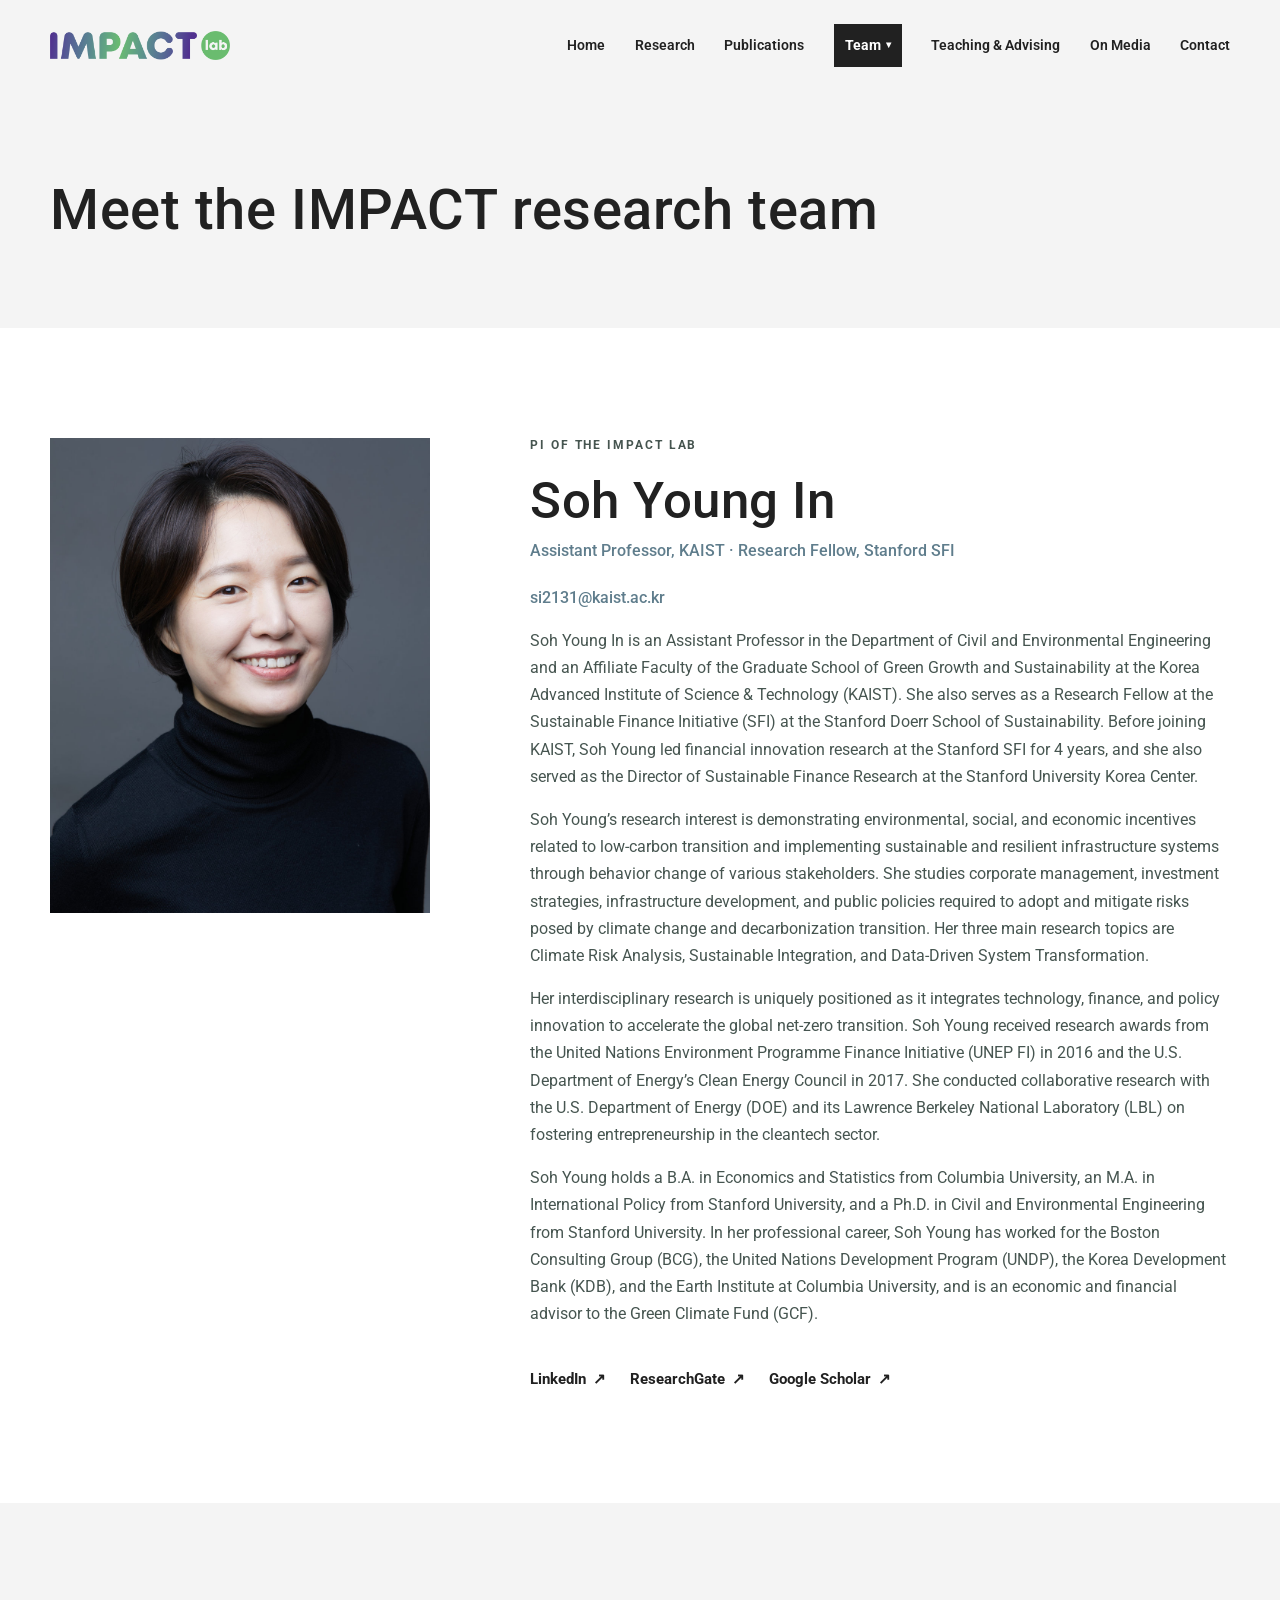
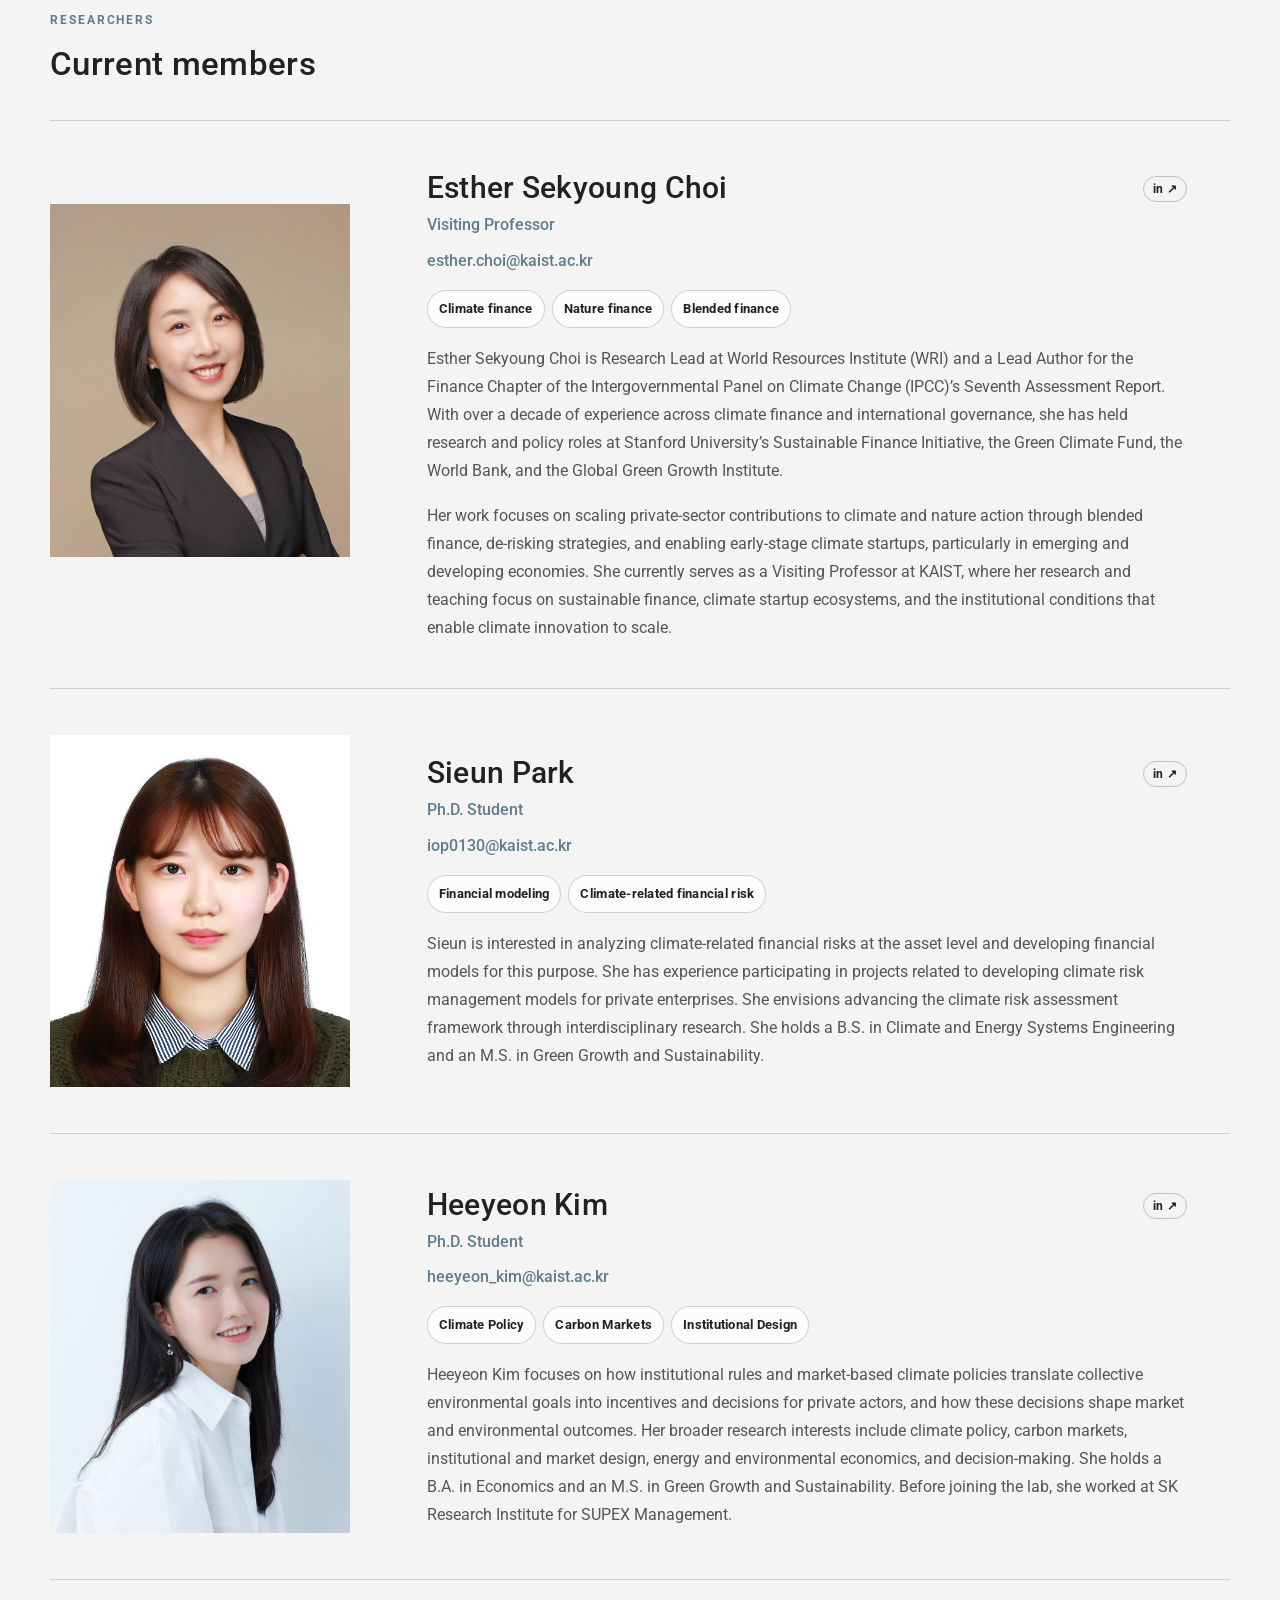
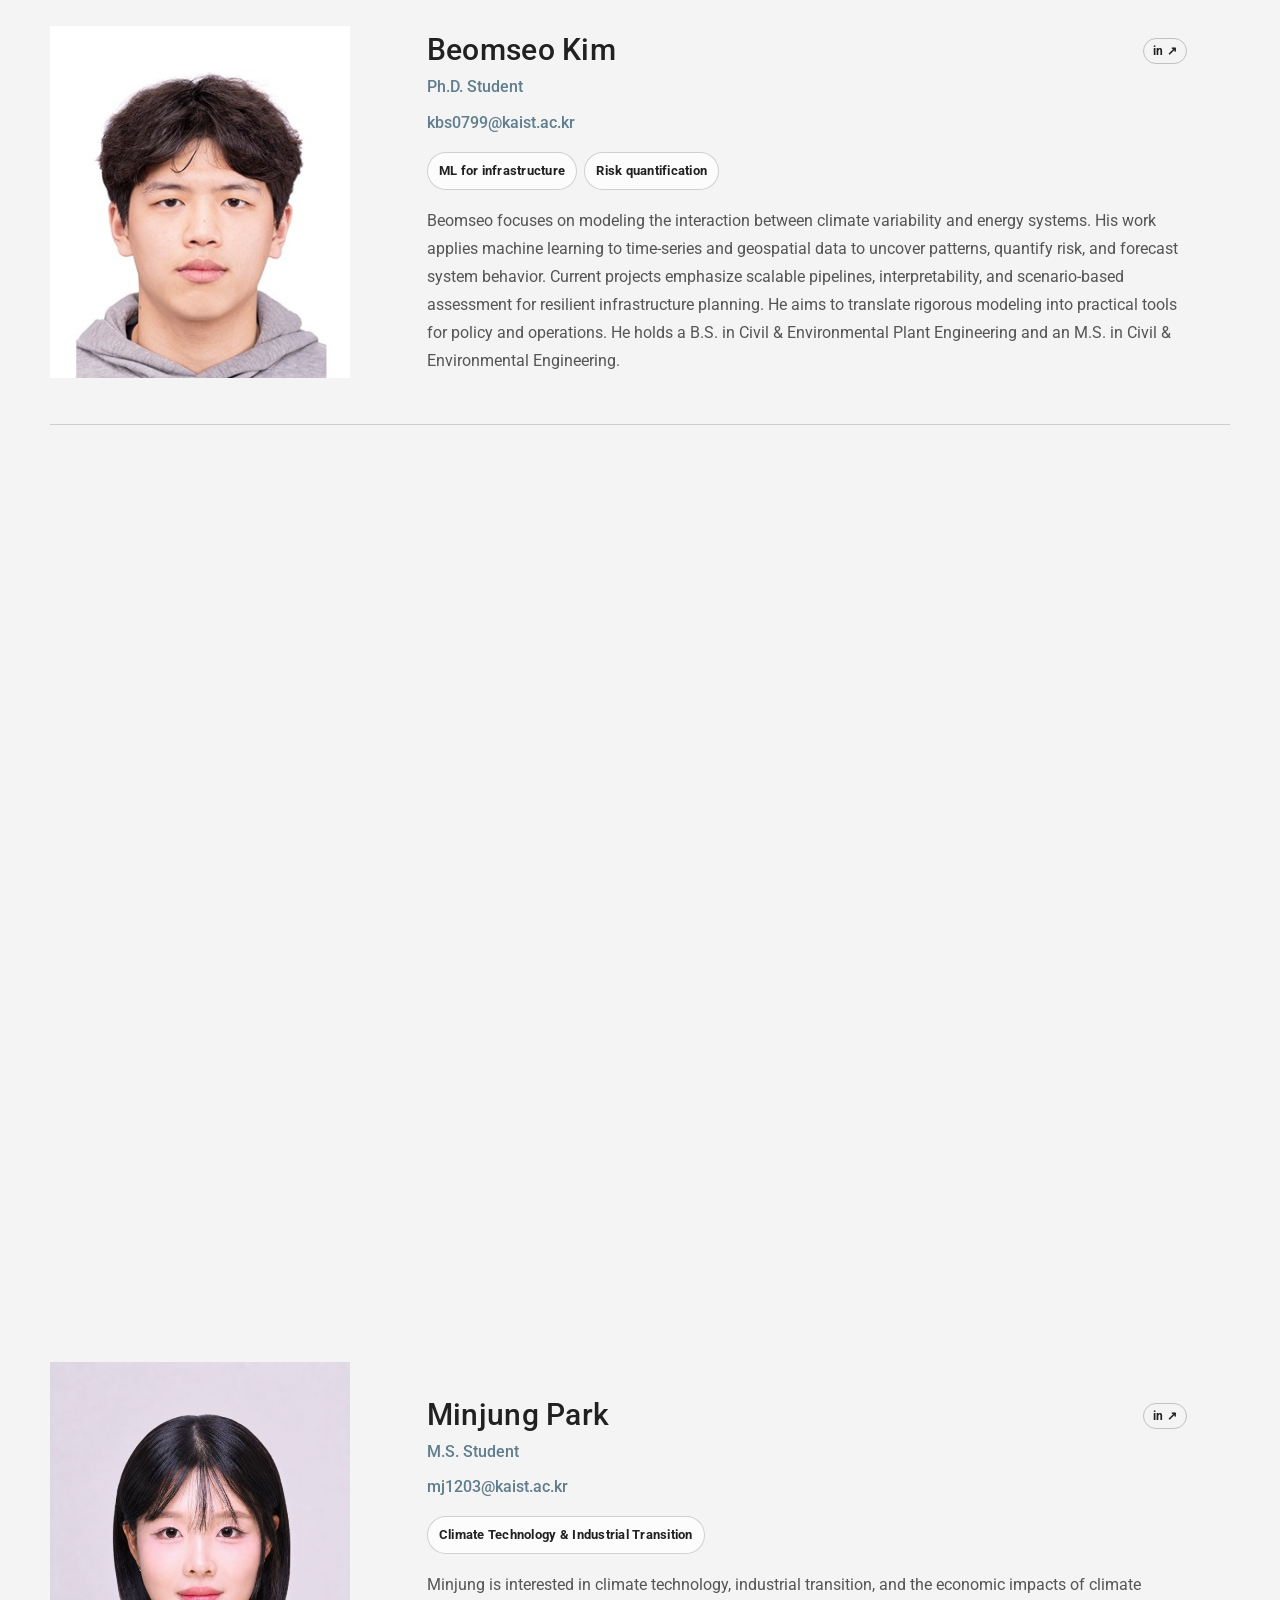
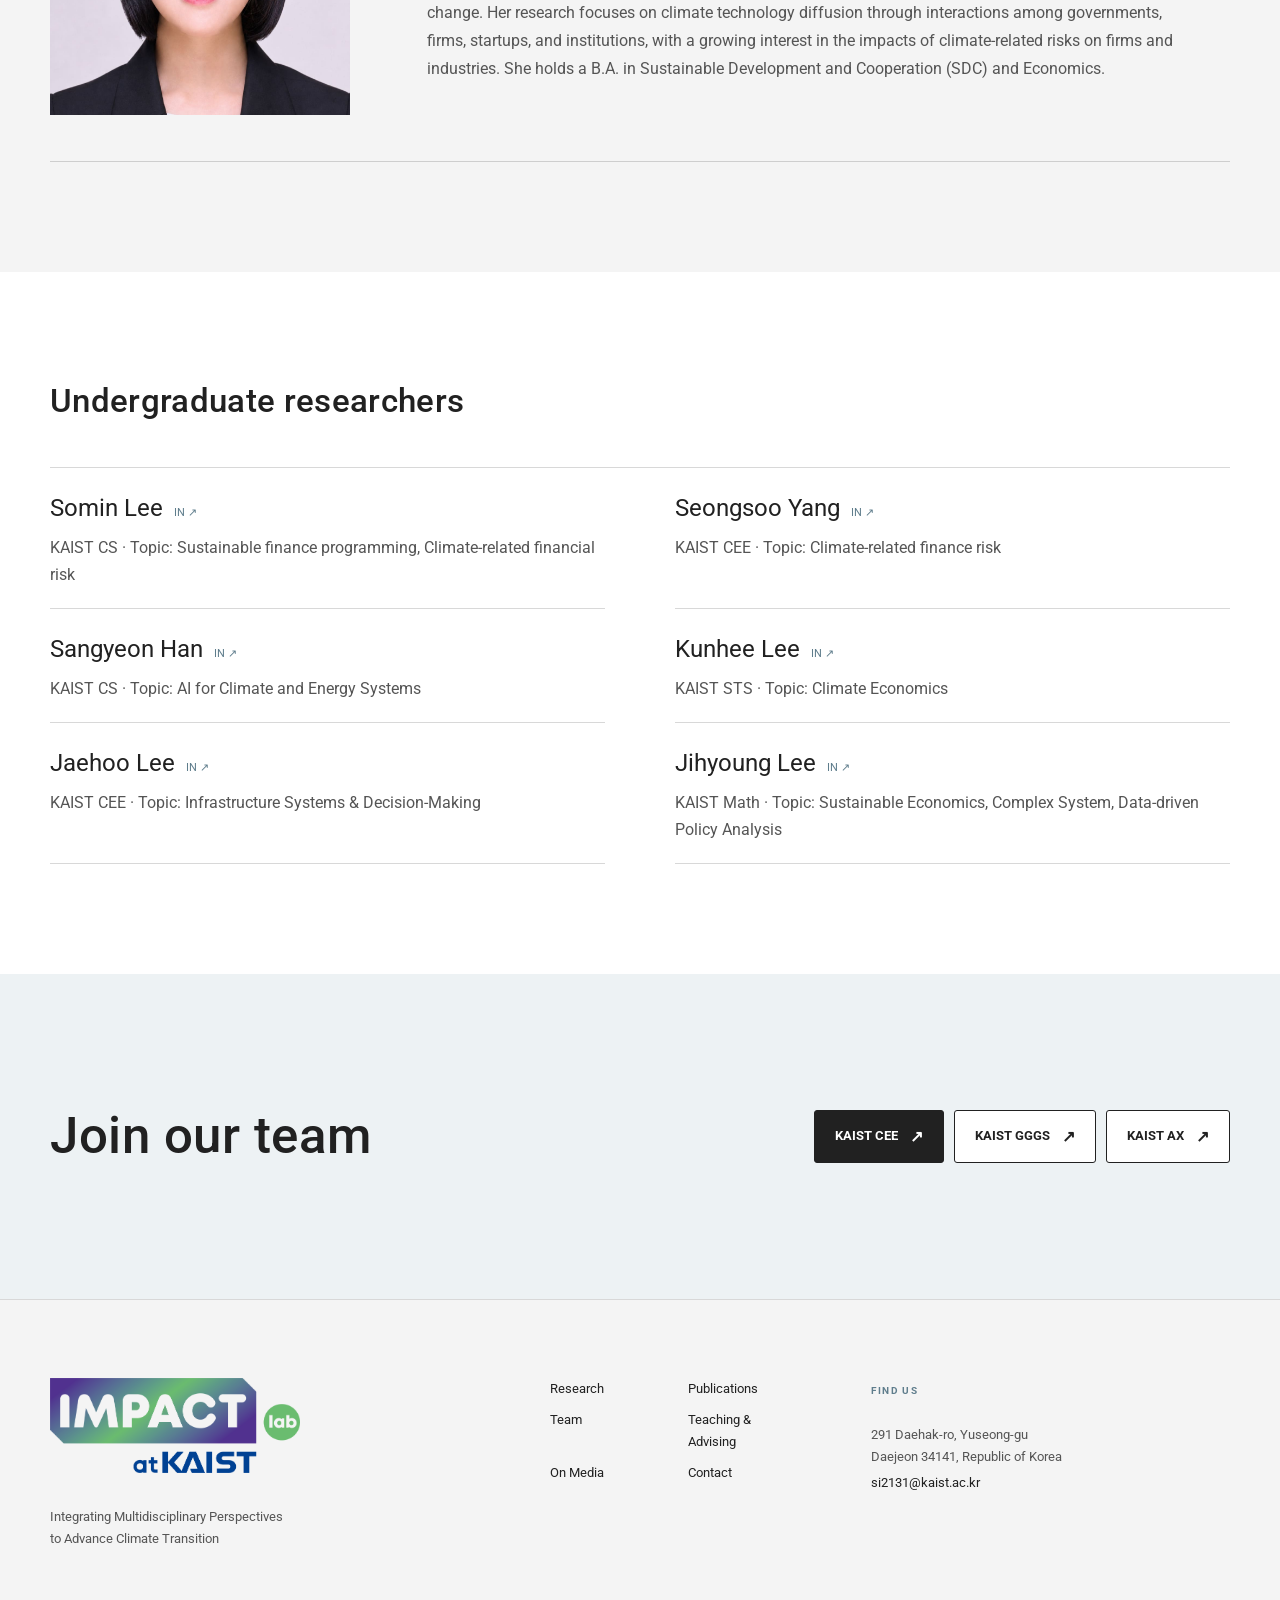
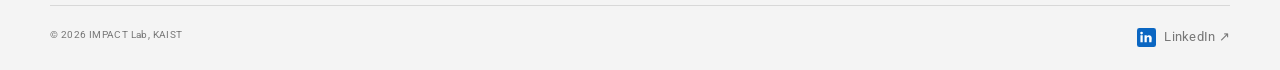
==== commit 0037ca83: "Keep team photo colors unchanged on hover" ====
--- a/people.html
+++ b/people.html
@@ -9,7 +9,7 @@
   <meta name="supported-color-schemes" content="light">
   <title>Team | IMPACT Lab</title>
   <link rel="icon" href="assets/favicon-impact.svg" type="image/svg+xml">
-  <link rel="stylesheet" href="assets/css/style.css?v=20260906-team-linkedin-text-v1">
+  <link rel="stylesheet" href="assets/css/style.css?v=20260907-team-photo-color-v1">
   <script src="assets/js/site.js?v=20260906-alumni-photos-v1" defer></script>
 </head>
 <body>
--- a/assets/css/style.css
+++ b/assets/css/style.css
@@ -218,8 +218,8 @@
 .person-card { min-width: 0; display: grid; grid-template-columns: minmax(230px, 300px) 1fr; gap: clamp(38px, 6vw, 78px); align-items: center; padding: 46px 0; border-bottom: 1px solid rgba(33,33,33,.18); }
 .person-image { position: relative; margin: 0; overflow: hidden; background: #dfe5e1; }
 .esther-card .person-image { transform: translateY(-24px); }
-.person-image img { width: 100%; aspect-ratio: 4 / 4.7; object-fit: cover; object-position: center top; filter: saturate(.88); transition: transform .45s, filter .45s; }
-.person-card:hover .person-image img { transform: scale(1.03); filter: saturate(1); }
+.person-image img { width: 100%; aspect-ratio: 4 / 4.7; object-fit: cover; object-position: center top; transition: transform .45s; }
+.person-card:hover .person-image img { transform: scale(1.03); }
 .person-placeholder { aspect-ratio: 4 / 4.7; display: grid; place-items: center; background: linear-gradient(145deg, var(--mint), #eef3ef); }
 .person-placeholder span { color: var(--forest); font-family: var(--serif); font-size: clamp(48px, 6vw, 76px); letter-spacing: -.04em; }
 .person-info { max-width: 760px; }
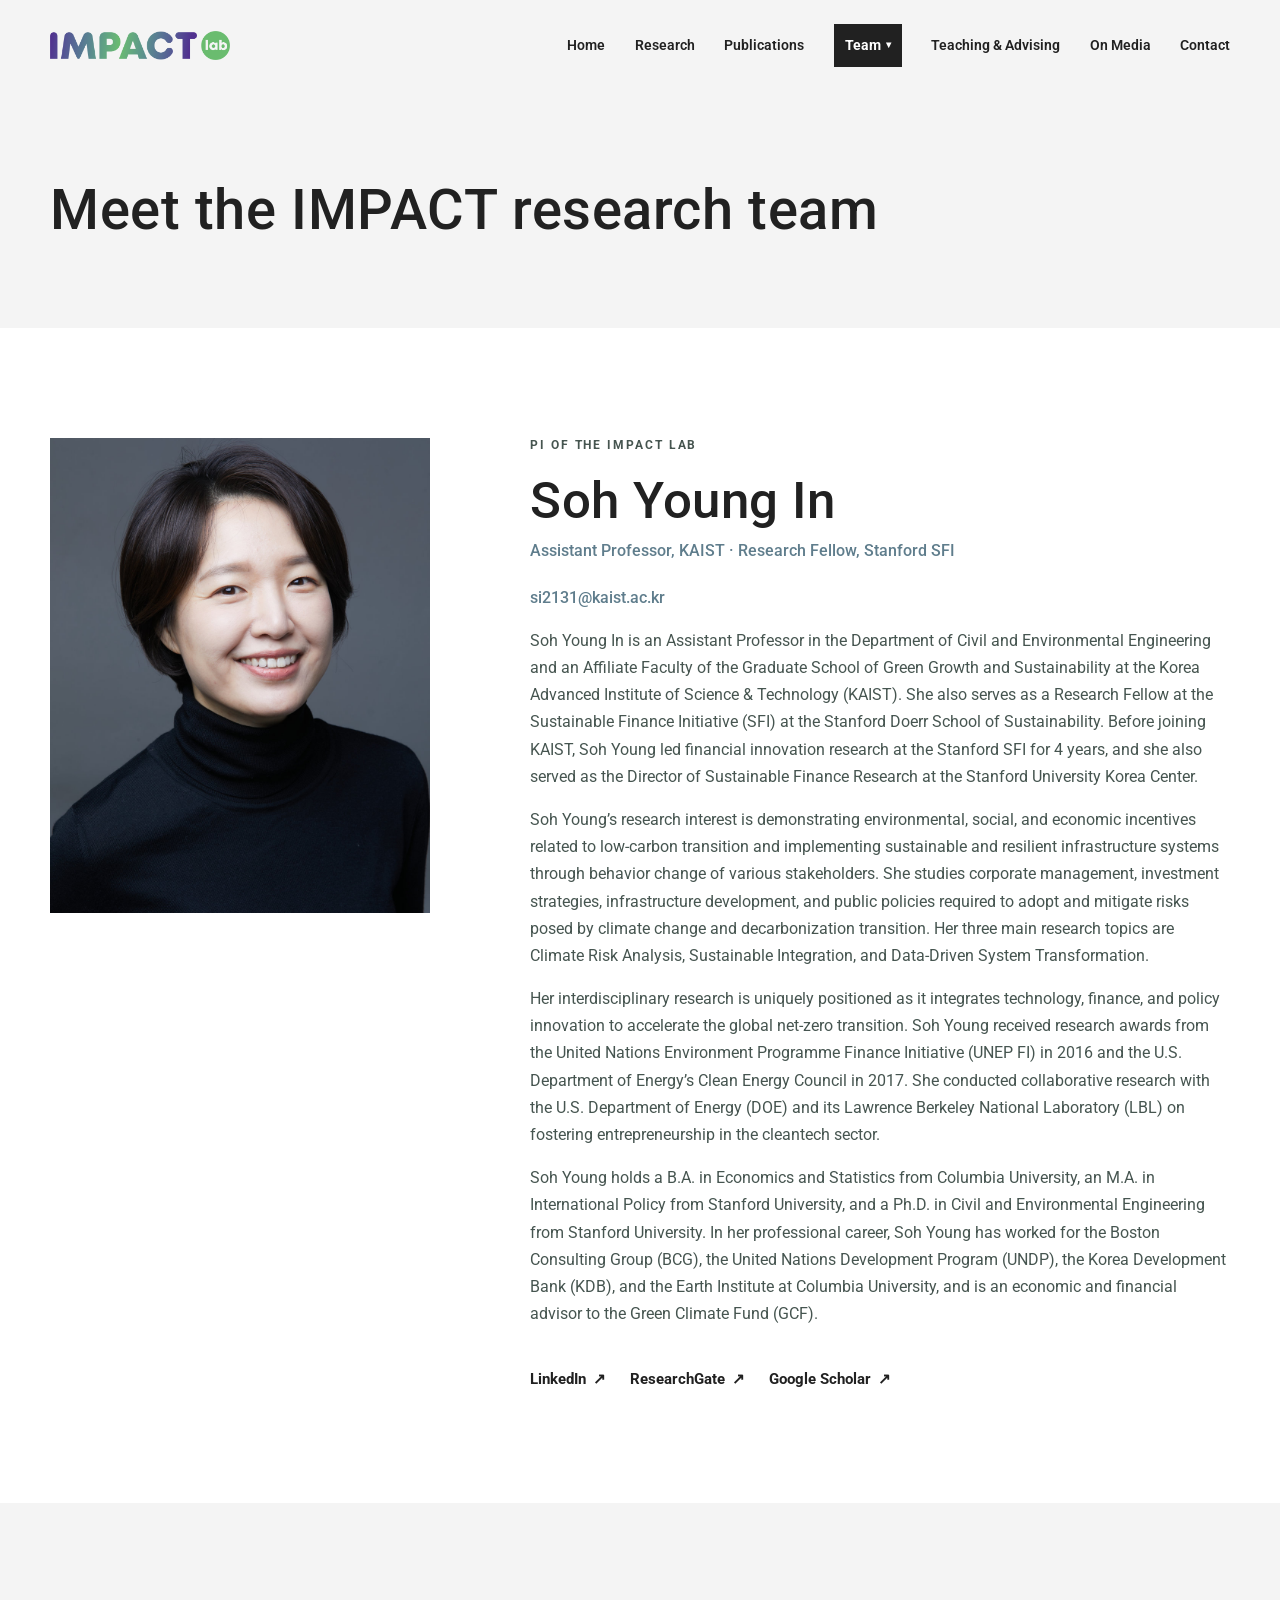
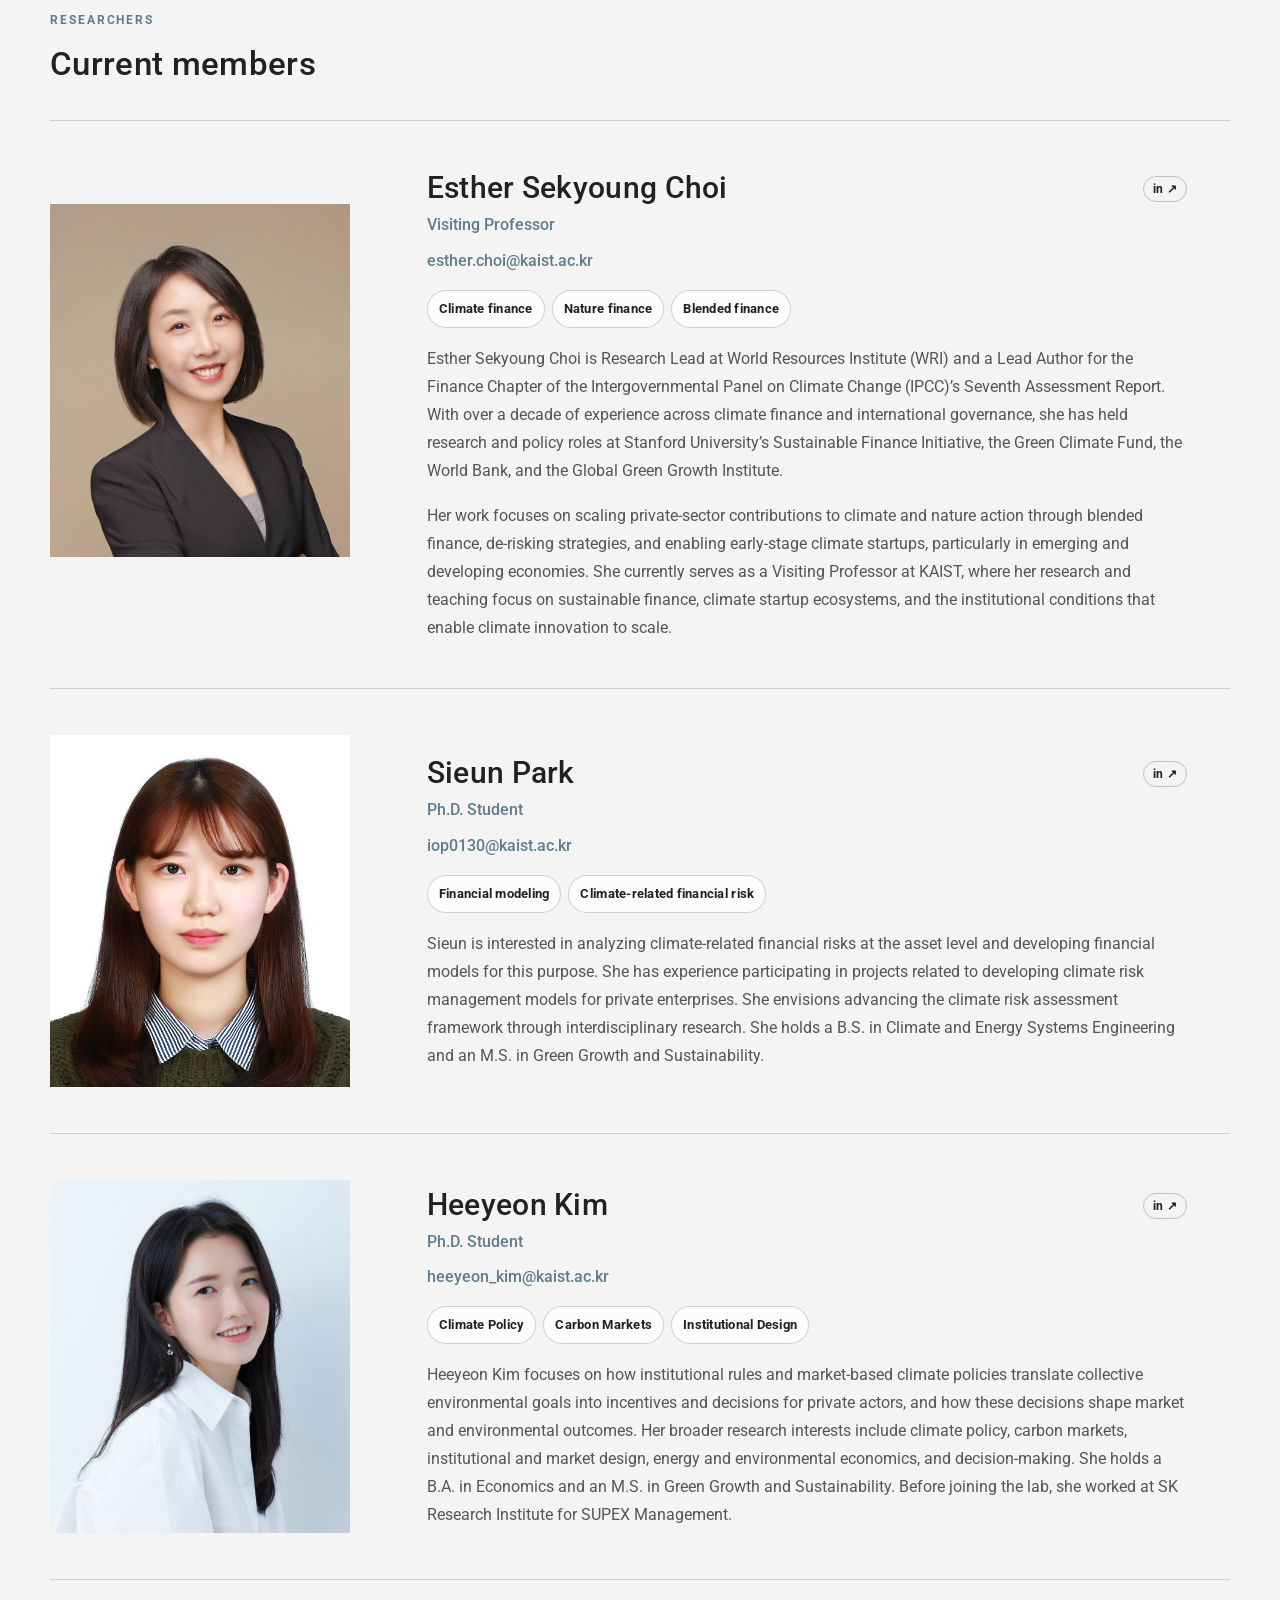
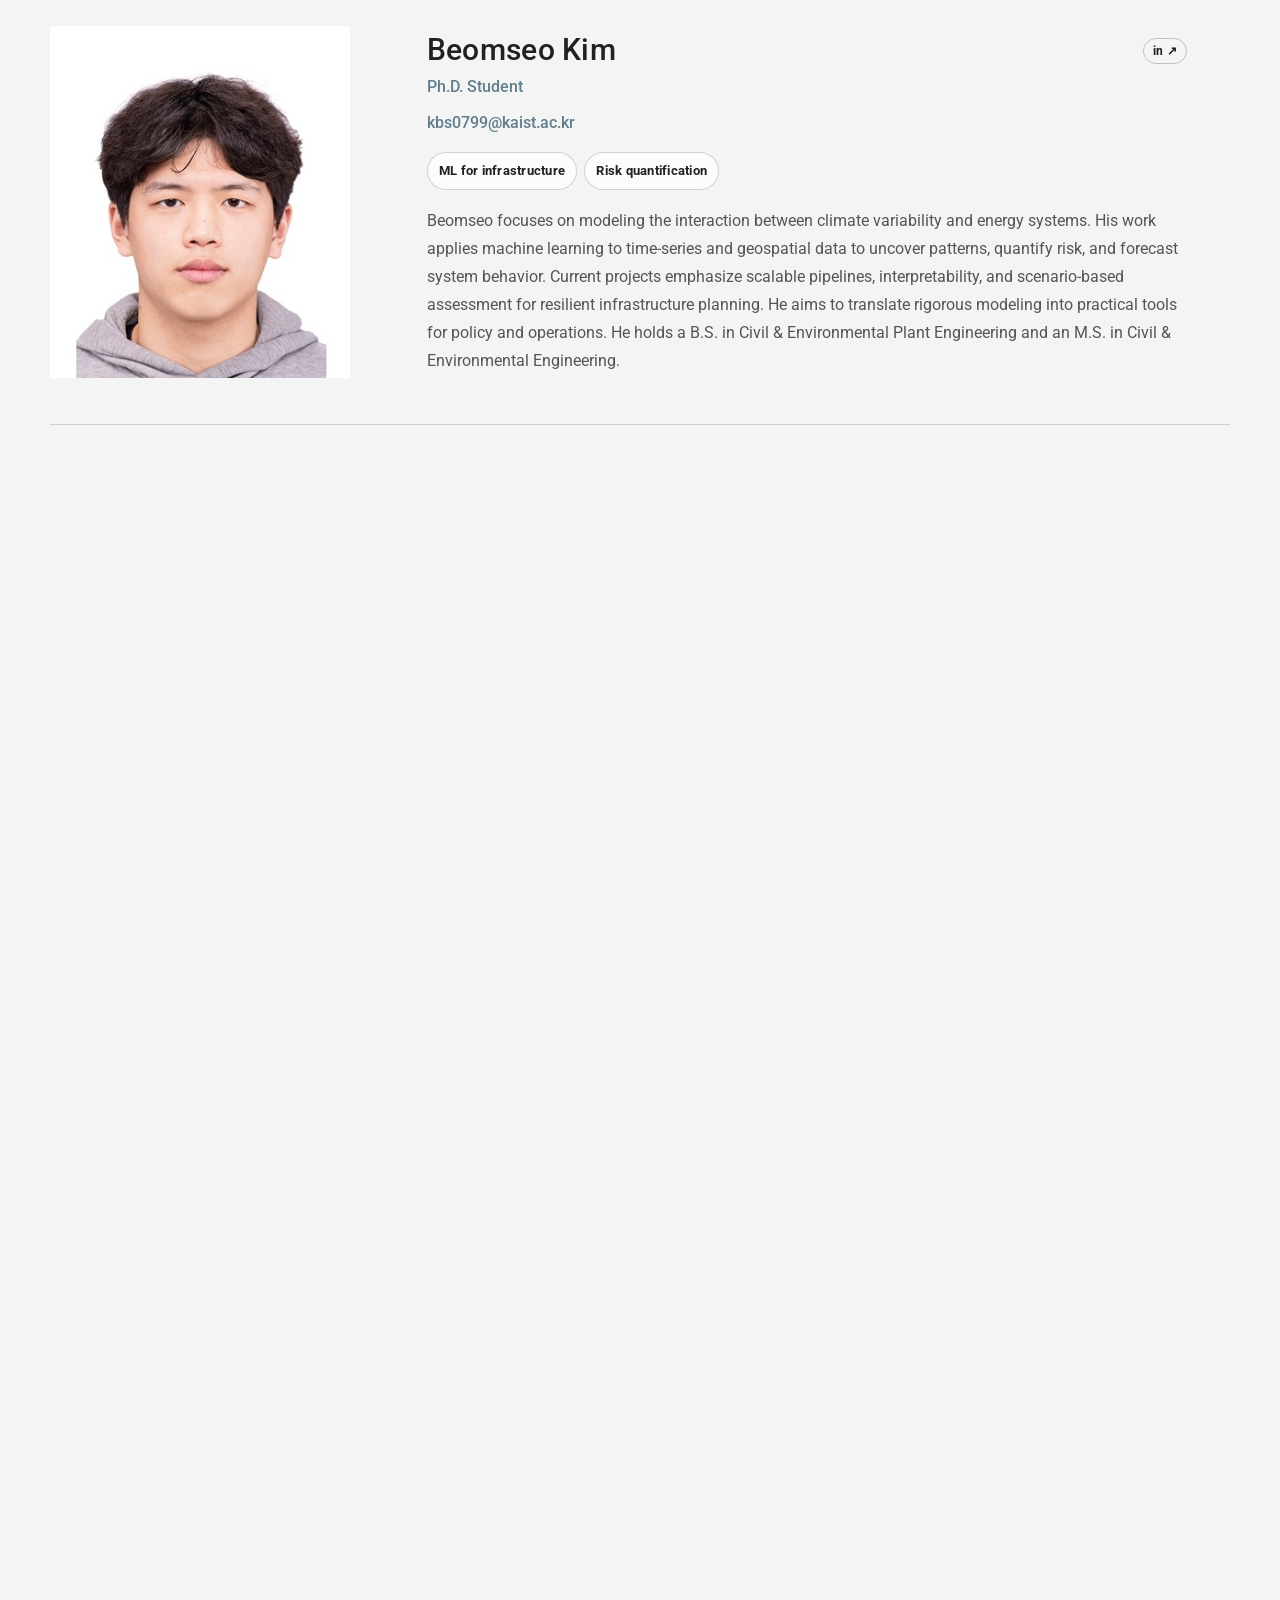
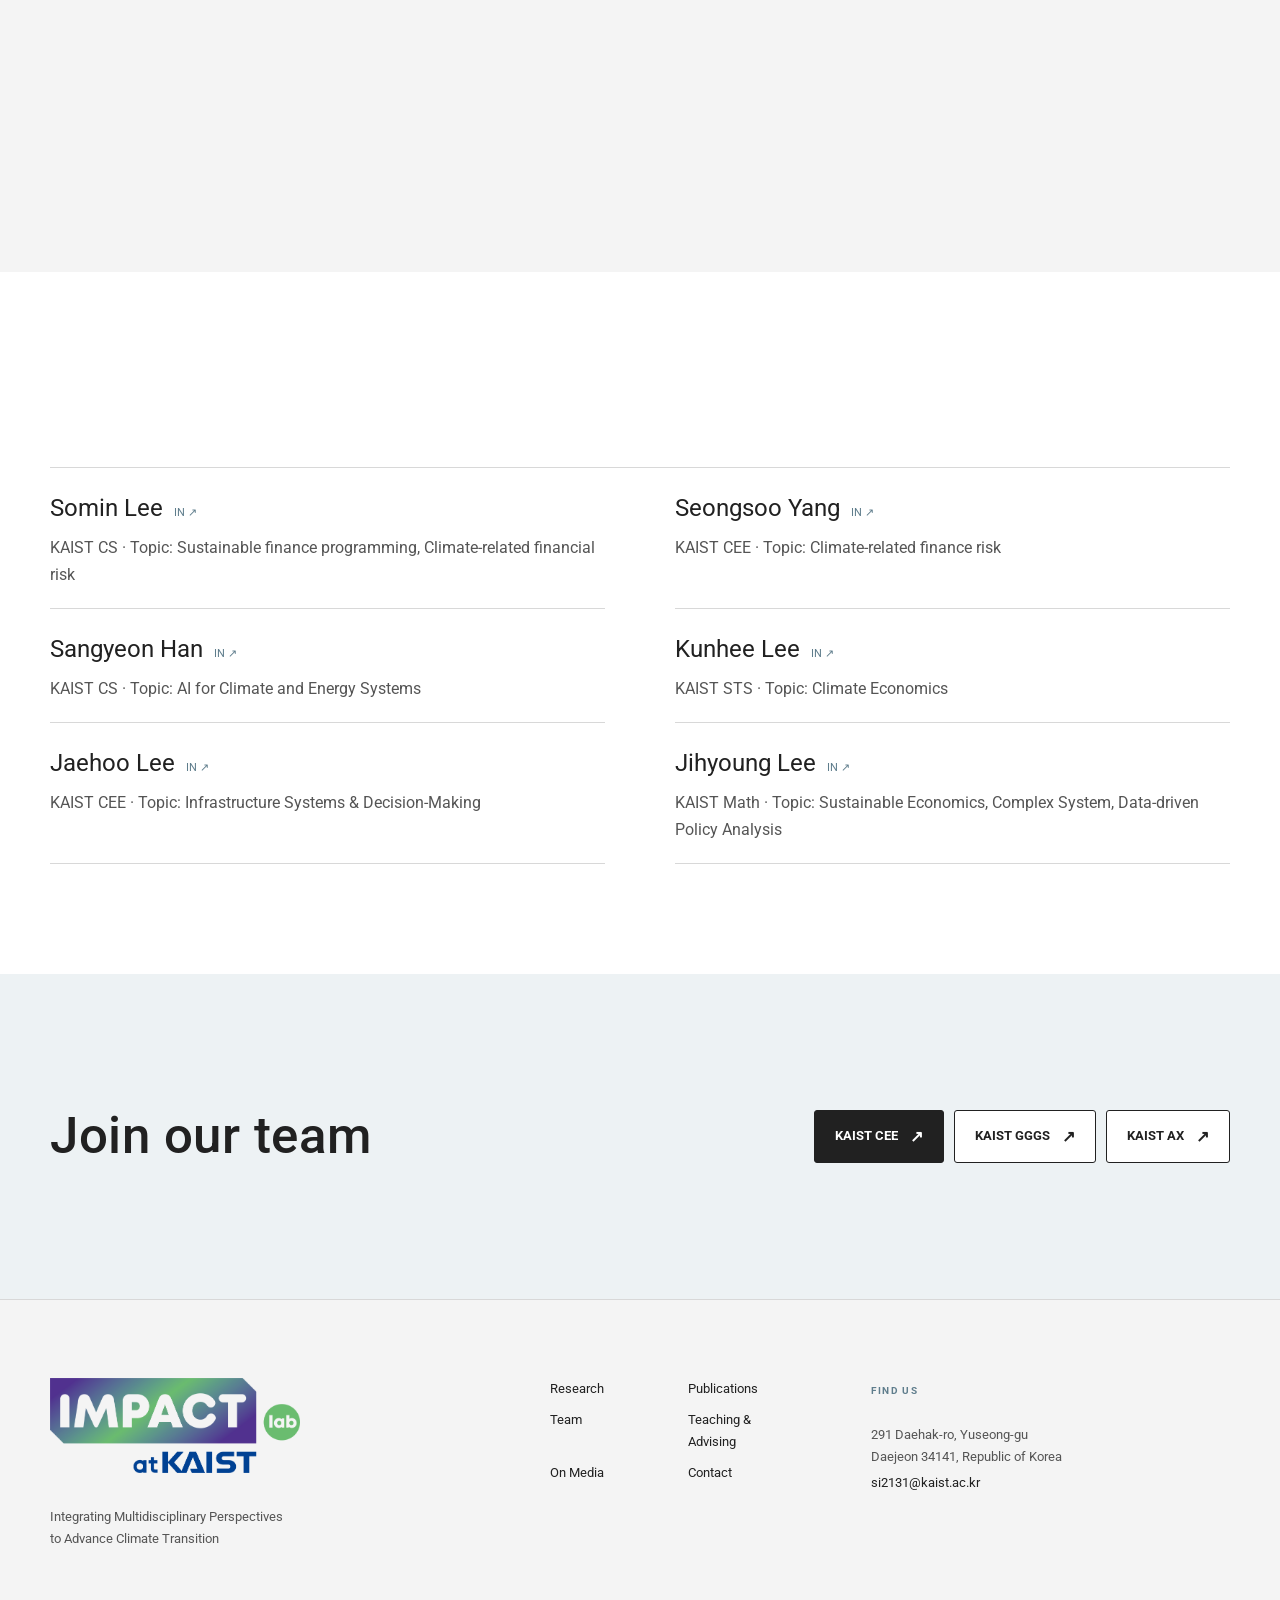
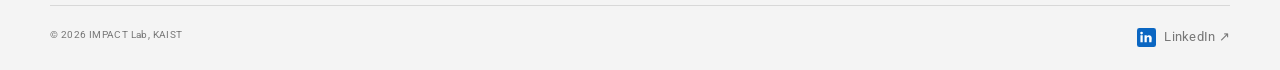
==== commit 66af8a3f: "Improve initial Nahyung portrait rendering" ====
--- a/people.html
+++ b/people.html
@@ -92,7 +92,7 @@
             </div>
           </article>
           <article class="person-card" data-reveal>
-            <div class="person-image"><img src="assets/images/nahyung-kang-20240906.jpg" alt="Nahyung Kang" loading="lazy"></div>
+            <div class="person-image"><img src="assets/images/nahyung-kang-web-20260907.jpg" alt="Nahyung Kang" loading="eager" decoding="sync" fetchpriority="high"></div>
             <div class="person-info">
               <div class="person-name-line"><h3>Nahyung Kang</h3><a class="linkedin-badge" href="https://www.linkedin.com/in/nahyung-kang1004" target="_blank" rel="noreferrer" aria-label="Nahyung Kang on LinkedIn">in ↗</a></div><span class="person-role">Ph.D. Student</span>
               <a class="person-email" href="mailto:kangnhmk6432@kaist.ac.kr">kangnhmk6432@kaist.ac.kr</a>
